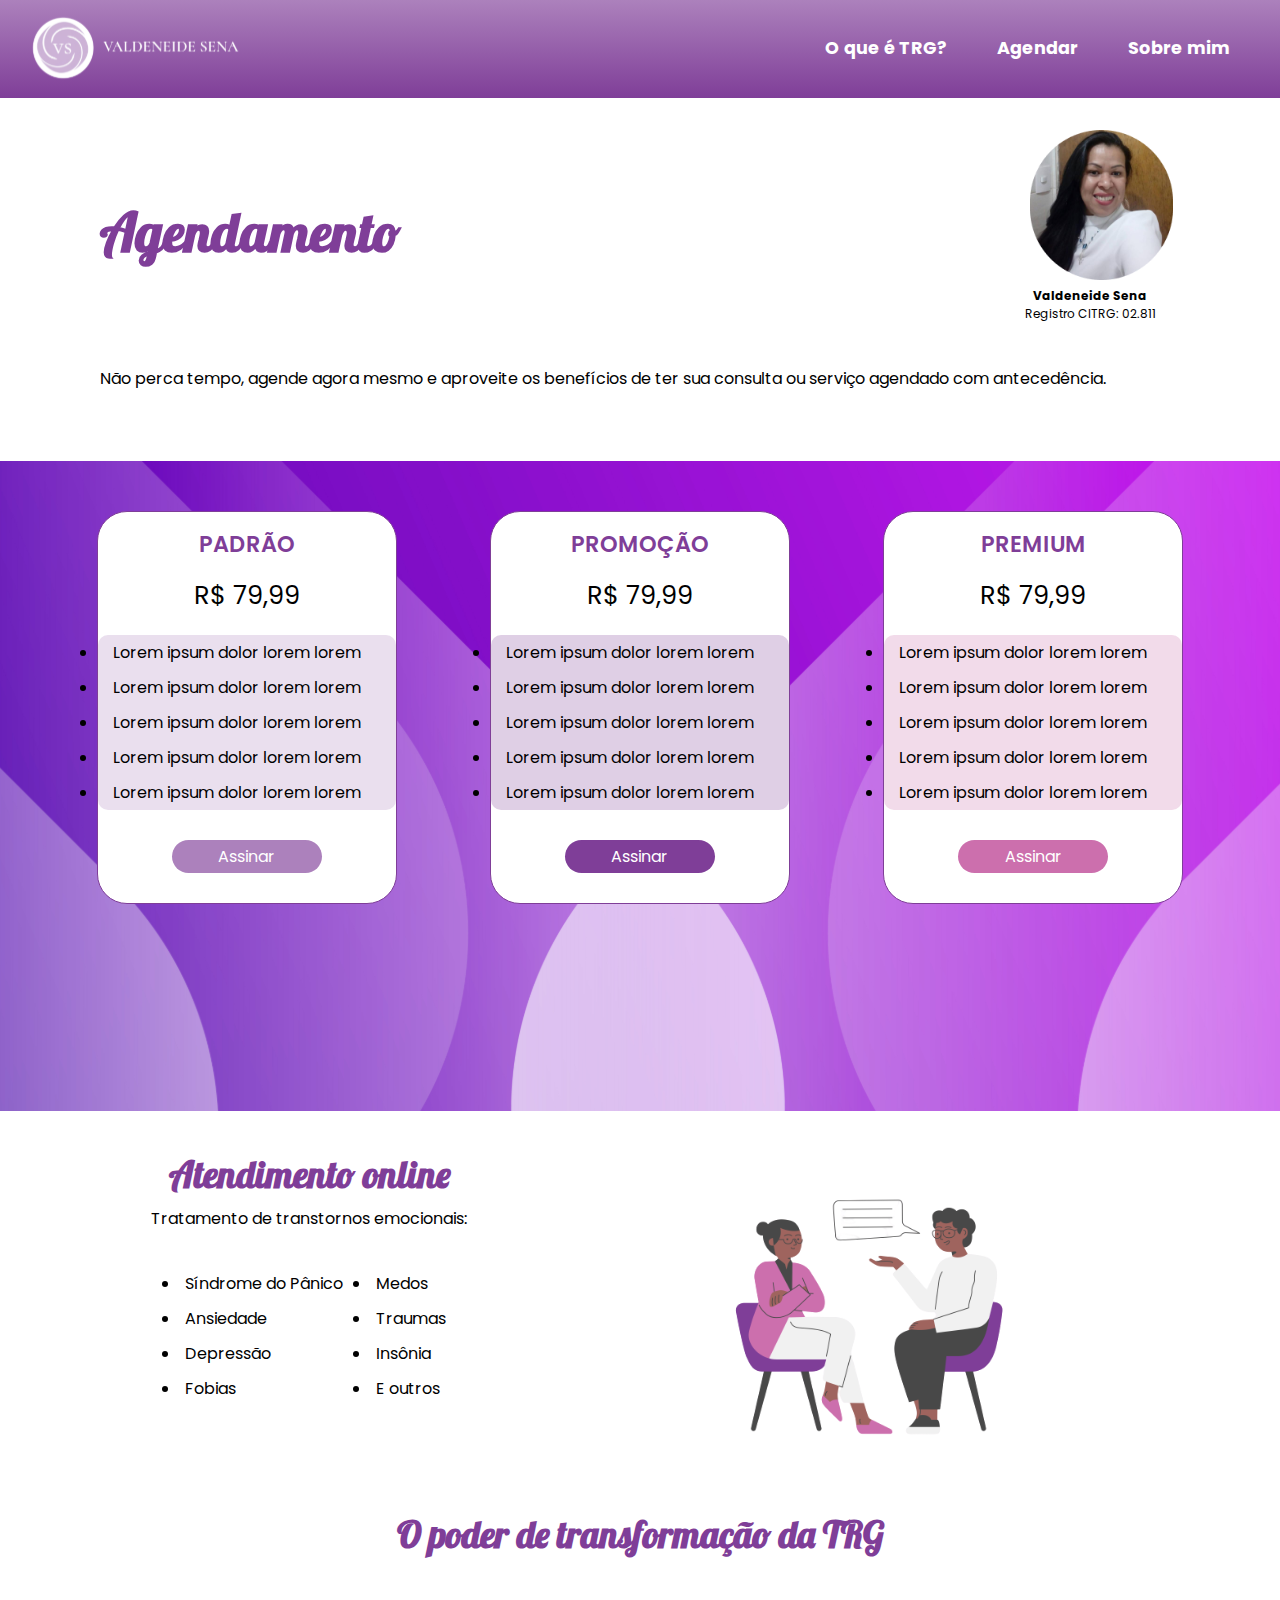
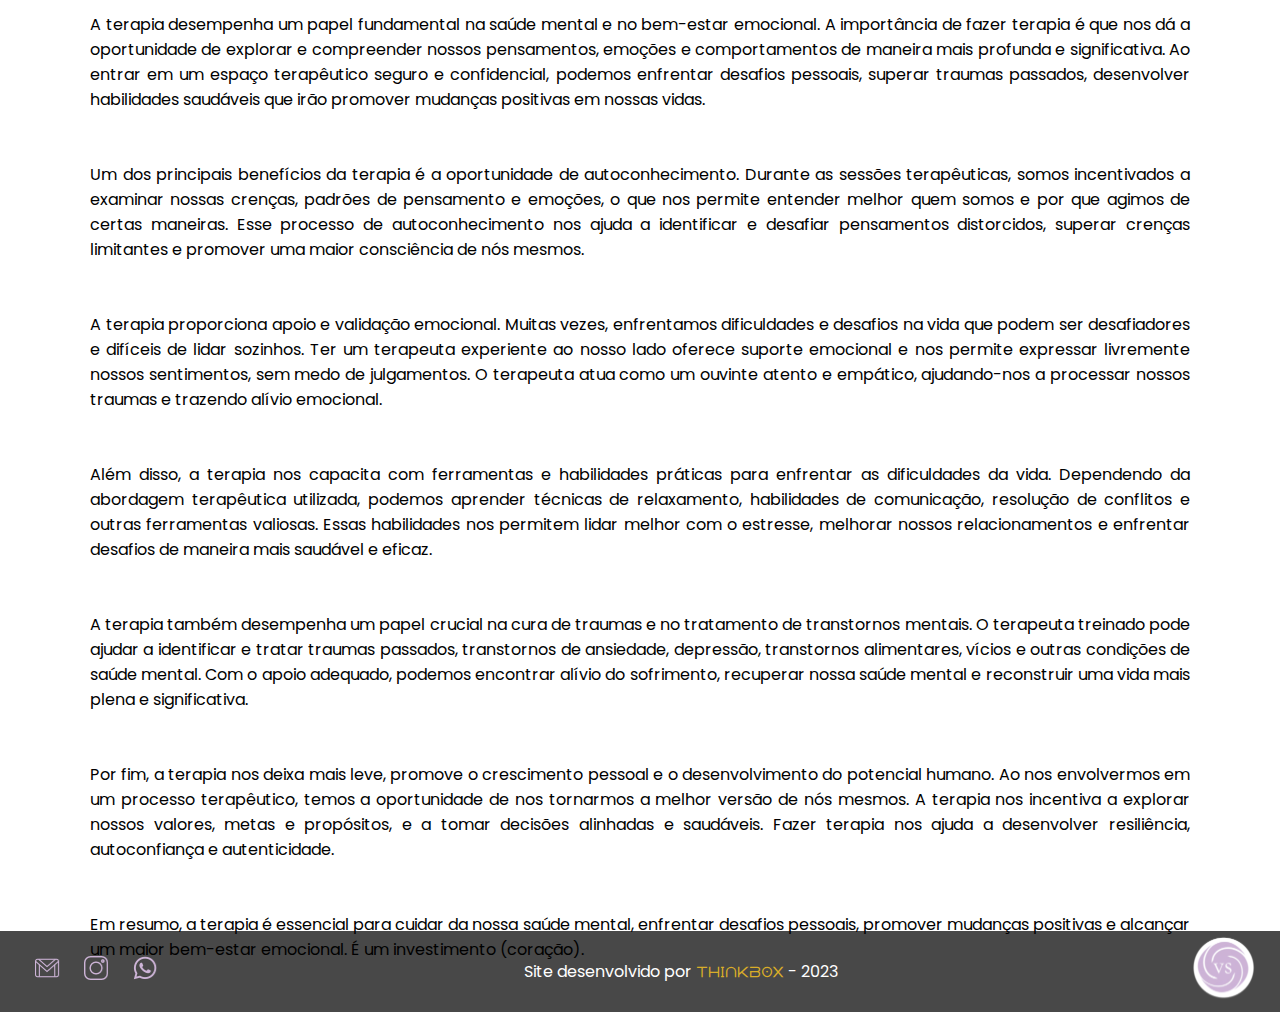
==== estrutura/agendar.html @ aa33df74 "nada nao" ====
<!DOCTYPE html>
<html lang="pt-br">
<head>
    <meta charset="UTF-8">
    <meta http-equiv="X-UA-Compatible" content="IE=edge">
    <meta name="viewport" content="width=device-width, initial-scale=1.0">
    <title>Agendar</title>
    <link rel="shortcut icon" href="../imagens/logo-trg-sem-nome.svg" type="image/x-icon">
    <link rel="stylesheet" href="../estilo/agendar.css">
    <link rel="stylesheet" href="../estilo/cabecalho.css">
    <link rel="stylesheet" href="../estilo/rodape.css">
</head>
<body>
    <header class="header">
        <div class="logo">
            <a href="../index.html">
                <img src="../imagens/logo-trg-com-nome.svg" alt="Logo TRG">
            </a>
        </div>
        <div class="navigation">

            <input type="checkbox" class="toggle-menu">
            <div class="hamburguer"></div>

            <ul class="menu">
                <li><a href="../index.html"><img class="img-logo-mobile" src="../imagens/logo-trg-sem-nome.svg" alt="Logo TRG"></a></li>
                <li><a class="link-navigation" href="o-que-e-trg.html">O que é TRG?</a></li>
                <li><a class="link-navigation" href="agendar.html">Agendar</a></li>
                <li><a class="link-navigation" href="sobre-mim.html">Sobre mim</a></li>
                <li>
                    <a id="pai-logo-thinkbox" href="https://allthinkbox.github.io/thinkbox/" target="_blank" rel="external">
                        <img id="logo-thinkbox-mobile" class="img-logo-mobile" src="../imagens/logo-thinkbox.png" alt="Logo thinkbox">
                    </a>
                </li>
            </ul>
        </div>
    </header>

    <main>
        <h1>Agendamento</h1>
        <article>
            <p>
                Não perca tempo, agende agora mesmo e aproveite os benefícios de ter sua consulta ou serviço agendado com antecedência.
            </p>
        </article>
        <div  class="credenciais-trg">
            <img src="../imagens/cliente.png" alt="Foto da terapeuta">
            <p><strong>Valdeneide Sena</strong></p>
            <p>Registro CITRG: 02.811</p>
        </div>
    </main>
<!-- SEÇÃO DE  PACOTES DE SESSÕES -->
    <section class="pacotes-sessoes-mobile">

    </section>

    <section class="pacotes-seções">
        <div class="carrossel">
            <div class="item1">
                <h3>PADRÃO</h3>
                <p>R$ 79,99</p>
                <ul class="cards bg-color-desktop">
                    <li>Lorem ipsum dolor lorem lorem</li>
                    <li>Lorem ipsum dolor lorem lorem</li>
                    <li>Lorem ipsum dolor lorem lorem</li>
                    <li>Lorem ipsum dolor lorem lorem</li>
                    <li>Lorem ipsum dolor lorem lorem</li>
                </ul>
                <div class="assinar">
                    <a href="contatos.html" target="_blank" rel="external">Assinar</a>
                </div>
            </div>
            
            <div class="item2">
                <h3>PROMOÇÃO</h3>
                <p>R$ 79,99</p>
                <ul class="cards bg-color-desktop">
                    <li>Lorem ipsum dolor lorem lorem</li>
                    <li>Lorem ipsum dolor lorem lorem</li>
                    <li>Lorem ipsum dolor lorem lorem</li>
                    <li>Lorem ipsum dolor lorem lorem</li>
                    <li>Lorem ipsum dolor lorem lorem</li>
                </ul>
                <div class="assinar">
                    <a href="https://api.whatsapp.com/send?phone=5511974429799" target="_blank" rel="external">Assinar</a>
                </div>
            </div>
        
            <div class="item3">
                <h3>PREMIUM</h3>
                <p>R$ 79,99</p>
                <ul class="cards bg-color-desktop">
                    <li>Lorem ipsum dolor lorem lorem</li>
                    <li>Lorem ipsum dolor lorem lorem</li>
                    <li>Lorem ipsum dolor lorem lorem</li>
                    <li>Lorem ipsum dolor lorem lorem</li>
                    <li>Lorem ipsum dolor lorem lorem</li>
                    
                    <div class="assinar">
                    <a href="https://api.whatsapp.com/send?phone=5511974429799" target="_blank" rel="external">Assinar</a>
                    </div>
                </ul>
            </div>
        </div>
    </section>

<!-- SEÇÃO ATENDIMETOS -->
    <section class="atendimento">
        <h2>Atendimento online</h2>
        <p id="central-line">Tratamento de transtornos emocionais:</p>
        <!-- CONFIGURAÇÃO DA LISTA DE TRANSTORNOS -->
        <div class="transtornos-emocionais">
            <ul class="lista-transtornos-emocionais">
                <li>Síndrome do Pânico</li>
                <li>Ansiedade</li>
                <li>Depressão</li>
                <li>Fobias</li>
            </ul>
            <ul class="lista-transtornos-emocionais">
                <li>Medos</li>
                <li>Traumas</li>
                <li>Insônia</li>
                <li>E outros</li>
            </ul>
        </div>
        <!-- FIM DA CONIFIGURAÇÃO DA LISTA DE TRANSTORNOS -->

        <img src="../imagens/terapeuta-e-cliente.svg" alt="Paciente conversando com o terapeuta">
        <div class="textogiga">
            <h2>O poder de transformação da TRG</h2>
            <p>
                A terapia desempenha um papel fundamental na saúde mental e no bem-estar emocional. A importância de fazer terapia é que nos dá a oportunidade de explorar e compreender nossos pensamentos, emoções e comportamentos de maneira mais profunda e significativa. Ao entrar em um espaço terapêutico seguro e confidencial, podemos enfrentar desafios pessoais, superar traumas passados, desenvolver habilidades saudáveis que irão promover mudanças positivas em nossas vidas.
            </p>
            <p>
                Um dos principais benefícios da terapia é a oportunidade de autoconhecimento. Durante as sessões terapêuticas, somos incentivados a examinar nossas crenças, padrões de pensamento e emoções, o que nos permite entender melhor quem somos e por que agimos de certas maneiras. Esse processo de autoconhecimento nos ajuda a identificar e desafiar pensamentos distorcidos, superar crenças limitantes e promover uma maior consciência de nós mesmos.
            </p>
            <p>
                A terapia proporciona apoio e validação emocional. Muitas vezes, enfrentamos dificuldades e desafios na vida que podem ser desafiadores e difíceis de lidar sozinhos. Ter um terapeuta experiente ao nosso lado oferece suporte emocional e nos permite expressar livremente nossos sentimentos, sem medo de julgamentos. O terapeuta atua como um ouvinte atento e empático, ajudando-nos a processar nossos traumas e trazendo alívio emocional.
            </p>
            <p>
                Além disso, a terapia nos capacita com ferramentas e habilidades práticas para enfrentar as dificuldades da vida. Dependendo da abordagem terapêutica utilizada, podemos aprender técnicas de relaxamento, habilidades de comunicação, resolução de conflitos e outras ferramentas valiosas. Essas habilidades nos permitem lidar melhor com o estresse, melhorar nossos relacionamentos e enfrentar desafios de maneira mais saudável e eficaz.
            </p>
            <p>
                A terapia também desempenha um papel crucial na cura de traumas e no tratamento de transtornos mentais. O terapeuta treinado pode ajudar a identificar e tratar traumas passados, transtornos de ansiedade, depressão, transtornos alimentares, vícios e outras condições de saúde mental. Com o apoio adequado, podemos encontrar alívio do sofrimento, recuperar nossa saúde mental e reconstruir uma vida mais plena e significativa.
            </p>
            <p>
                Por fim, a terapia nos deixa mais leve, promove o crescimento pessoal e o desenvolvimento do potencial humano. Ao nos envolvermos em um processo terapêutico, temos a oportunidade de nos tornarmos a melhor versão de nós mesmos. A terapia nos incentiva a explorar nossos valores, metas e propósitos, e a tomar decisões alinhadas e saudáveis. Fazer terapia nos ajuda a desenvolver resiliência, autoconfiança e autenticidade.
            </p>
            <p>
                Em resumo, a terapia é essencial para cuidar da nossa saúde mental, enfrentar desafios pessoais, promover mudanças positivas e alcançar um maior bem-estar emocional. É um investimento (coração).
            </p>
        </div>
    </section>
    
    <footer class="rodape">
        <div class="icones">
            <a href="mailto:valdeneidepereira925@gmail.com" target="_blank" rel="external"><img src="../imagens/ico-gmail.png" alt="Ícone do Gmail"></a>
            <a href="https://www.instagram.com/valdeneide_sena/" target="_blank" rel="external"><img src="../imagens/ico-instagram.png" alt="Ícone do Instagram"></a>
            <a href="https://api.whatsapp.com/send?phone=5511974429799" target="_blank" rel="external"><img src="../imagens/ico-whatsapp.png" alt="Ícone do WhatsApp"></a>
        </div>
        <div class="texto">
            <p>Site desenvolvido por <a id="thinkbox" href="https://allthinkbox.github.io/thinkbox/" target="_blank"
                rel="external"><strong>thinkbox</strong></a> - 2023</p>
        </div>
        <div class="logo-footer">
            <a href="../index.html"><img src="../imagens/logo-trg-sem-nome.svg" alt="Logo TRG"></a>
        </div>
    </footer>
</body>
</html>
---- estilo/agendar.css ----
@charset "UTF-8";

@import url('https://fonts.googleapis.com/css2?family=Lobster&family=Poppins:wght@300;400;700&family=Roboto:wght@300;400;700&display=swap');

:root{
    /* variáveis das fontes utilizadas no projeto: 
        font-padrao -> para textos em geral; 
        font-destaque -> para títulos de primeiro nível (h1); 
        font-especial -> para botões e links; 
        font-thinkbox -> para representar o projeto. */
    --font-padrao: 'Roboto', sans-serif;
    --font-destaque: 'Lobster', cursive;
    --font-especial: 'Poppins', sans-serif;
    --font-thinkbox: 'Dune Rise', sans-serif;

    /* variáveis para representar as cores do projeto
    com base na paleta de cores, que está no figma: os números são em ordem crescente das cores da esquerda para a direita, de cima para baixo, conforme a imagem da paleta de cores que está no figma. */
    --cor01: #7F3E98;
    --cor02: #AC81BC;
    --cor03: #CDB4D7;
    --cor04: #F1F1F1;
    --cor05: #CC6FAD;
}

@font-face {
    font-family: 'Dune Rise';
    src: url(../fontes/Dune_Rise.otf) format('opentype');
    font-weight: normal;
}

@media (min-width:320px){
    body{
        background-color: var(--cor04);
        font-family: var(--font-padrao);
        font-size: 0.9rem;
        text-align: justify;
    }

/*PARTE INCOMPLETA -- FALTA FOTO DO LADO DO TITULO*/
    main{
        background-color: #fff;
        padding: 40px 30px 20px ;
    }
    h1{
        font-family: var(--font-destaque);
        font-size: 1.7rem;
        color: var(--cor01);
        margin: 30px auto;
    }
    article p{
        margin: 50px 0;
    }
    .credenciais-trg{
        position: absolute;
        top: 116px;
        right: 40px;
        width: 130px;
        height: 80px;
    }
    .credenciais-trg img{
        width: 50%;
        margin: 0 25px;
    }
    .credenciais-trg p{
        font-size: 12px;
        text-align: center;
    }
    .carrossel{
        display: flex;
        overflow: hidden;
        margin: 20px;
    }

/* CARDS QUE IRÃO SER O CARROSSEL*/
    .item1, .item2, .item3{
        width: 250px;
        margin:0 40px 0 0;
        padding: 0;
        border: 1px solid var(--cor01);
        border-radius: 30px;
    }

    .item1 h3, .item2 h3, .item3 h3{
        font-family: var(--font-especial);
        font-size: 1.4rem;
        font-weight: 600;
        color: var(--cor01);
        text-align: center;
        margin: 15px 0;
    }
    
    .item1 p, .item2 p, .item3 p{
         font-size: 1.6rem;
         text-align: center;
         margin: 0 0 20px;
    }
    .item1 .bg-color-desktop ul, .item2 .bg-color-desktop ul, .item3 .bg-color-desktop ul{
        list-style-image: url(../imagens/list-img.svg);
        list-style-position: inside;
        margin: auto 20px;
    }

    .assinar{
        width: 150px;
        height: 33px;
        margin: 34px 45px;
        border: 1px solid var(--cor01);
        border-radius: 40px;
        background-color: var(--cor01);
        display: flex;
        justify-content: center;
        align-items: center;
    }
    .assinar a{
        color: #fff;
        text-decoration: none;
    }

/* TÍTULO DA "SEÇÃO ATENDIMETOS" E DA "SEÇÃO CONTATOS"*/
    h2{
        font-family: var(--font-destaque);
        font-size: 2rem;
        text-align: center;
        color: var(--cor01);
        padding: 20px 0;
    }
    
/*SEÇÃO ATENDIMETOS*/
    .atendimento{
        background-color: #fff;
        padding: 40px 30px 20px;
    }
    #central-line{
        text-align: center;
    }
    .atendimento p{
        padding: 15px 0px;
    }
    .atendimento img{
        width: 100%;
    }

/*CONFIGURAÇÃO DA LISTA DE TRANSTORNOS*/
    .transtornos-emocionais{
        display: flex;
        justify-content: center;
        align-items: first baseline;
    }
    .lista-transtornos-emocionais{
        list-style-position: inside;
        margin: auto auto 30px;
    }
    .lista-transtornos-emocionais li{
        margin:10px 5px 3px 0;
    }
    
/*SEÇÃO "CONTATOS"*/
    .atendimento{
        background-color: #fff;
        padding: 40px 30px 20px;
    }
    .atendimento p{
        padding: 15px 0px;
    }
    .contato{
        width: 250px ;
        margin: 80px auto;
        padding: 20px 0;
        background-color: #fff;
        border-radius: 15px;
        box-shadow: 3px 3px 15px rgba(0, 0, 0, 0.6);
    }
    .gmail-btn-contato, .insta-btn-contato, .whats-btn-contato{
        width: 175px;
        height: 33px;
        margin: 12px 0 12px 39px;
        background-color: #fff;
        border-radius: 10px;
        cursor: pointer;
    }
    .gmail-btn-contato{
        border: 1px solid #C71610;
        color: #C71610;
        transition: 1s;
    }

    .gmail-btn-contato:hover{
        background-color: #C71610;
        color: white;
    }

    .insta-btn-contato{
        border: 1px solid #E1306C;
        color: #E1306C;
        transition: 1s;
    }

    .insta-btn-contato:hover{
        background-color: #E1306C;
        color: white;
    }
    .whats-btn-contato{
        border: 1px solid #25D366;
        color: #25D366;
        transition: 1s;
    }

    .whats-btn-contato:hover{
        background-color: #25D366;
        color: white;
    }

}
@media (min-width:480px) {
    main, .atendimento{
        padding: 40px 50px 50px;
    }
    h1{
        font-size: 2.2rem;
    }
    article p{
        margin: 70px auto 10px;
    }
    .credenciais-trg{
        width: 200px;
        top: 116px;
        right: 10px;
    }
    .credenciais-trg img{
        width: 80px;
        height: 80px;
        margin: 0 60px;
    }
    .atendimento p{
        margin: 20px 0;
    }
    .transtornos-emocionais{
        padding: 0;
        justify-content: space-around;
    }
    .lista-transtornos-emocionais{
        margin: 0 20px 0;
    }
    .lista-transtornos-emocionais li{
        margin:10px 0;
    }
    .contato{
        width: 250px ;
        margin: 80px auto;
    }
    .gmail-btn-contato, .whats-btn-contato, .insta-btn-contato{
        margin: 12px 0 12px 39px;    
    }
}
@media (min-width:600px) {
    main, .atendimento{
        padding: 40px 70px 50px;
    }
    h1{
        font-size: 2.2rem;
    }
    article p{
        margin: 70px auto;
    }
    .credenciais-trg{
        width: 200px;
        top: 116px;
        right: 40px;
    }
    .credenciais-trg img{
        width: 80px;
        height: 80px;
        margin: 0 60px;
    }
    .transtornos-emocionais{
        padding: 0;
        justify-content: center;
    }
    .lista-transtornos-emocionais{
        margin: 0 20px 0;
    }
    .lista-transtornos-emocionais li{
        margin:10px 0;
    }
    .contato{
        width: 250px ;
        margin: 80px auto;
    }
    .gmail-btn-contato, .whats-btn-contato, .insta-btn-contato{
        margin: 12px 0 12px 39px;    
    }
}
@media (min-width:801px) {
    h1{
        margin: 60px 30px;
    }
    article p{
        margin: 100px 30px 20px;
    }
    .credenciais-trg{
        width: 200px;
        height: auto;
        top: 120px;
        right: 60px;
    }
    .credenciais-trg img{
        width: 100px;
        height: 100px;
        margin: 0 50px;
    }
    .pacotes-seções{
        margin: 0;
        padding: 50px;
        height: 550px;
        background-image: url(../imagens/pacotes-desktop.svg);
        background-size: cover;
    }
    .carrossel{
        display: flex;
        justify-content: space-evenly;
        overflow: visible;
        margin: 0;
    }
    .item1, .item2, .item3{
        background-color: white;
        margin: 0;
        width: 210px;
    }
    
    .item1 .bg-color-desktop li{
        background-color: rgba(172, 129, 188, 0.25);
        padding:5px 15px;
    }
    .item2 .bg-color-desktop li{
        background-color: rgba(127, 62, 152, .25);
        padding:5px 15px;
    }
    .item3 .bg-color-desktop li{
        background-color:rgba(204, 111, 173, .25);
        padding:5px 15px;
    }
    .bg-color-desktop li:nth-child(1){
        border-radius:10px 10px 0 0;
    } 
    .bg-color-desktop li:nth-child(5){
        border-radius: 0 0 10px 10px;
    }

    .assinar{
        margin: 30px auto;
        border: none;
    }
    .item1 .assinar{
        background-color: var(--cor02);
    }
    .item2 .assinar{
        background-color: var(--cor01);
    }
    .item3 .assinar{
        background-color: var(--cor05);
    }


    .atendimento{
        margin: 0;
        padding:20px 60px;
        display: grid;
        grid-template-columns: 1.3fr 1.7fr;
        grid-template-rows: 120px 200px 1200px;
        grid-template-areas: "title imagem"
                            "listinha imagem"
                            "textgiga textgiga"
    }
    .transtornos-emocionais{
        margin: 20px 0;
        justify-content: center;
    }
    .atendimento h2{
        font-size: 2.3rem;
        text-align: center;
        grid-area: title;
    }
    .textogiga{
        padding:0;
        margin:40px auto 0;
        grid-area: textgiga;
    }
    #central-line{
        text-align: center;
        margin: 80px 0;
        grid-area: title;
    }
    .lista-transtornos-emocionais {
        grid-area: listinha;
        margin: 20px 0 auto;
    }
    .lista-transtornos-emocionais li{
        margin: 0 10px 10px 0;
    }
    .atendimento img{
        width: 400px;
        margin: 50px 100px 0 0;
        grid-area: imagem;
    }
    

}
@media (min-width:1025px) {
    h1{
        font-size: 2.4rem;
        margin: 60px 30px;
    }
    article p{
        margin: 100px 30px 20px;
    }
    .credenciais-trg{
        width: 300px;
        right: 18px;
    }
    .credenciais-trg img{
        width: auto;
        height: 150px;
        margin: 0 90px;
    }
    .carrossel{
        justify-content: space-around;
    }
    .item1, .item2, .item3{
        width: 260px;
    }

    .atendimento{
        padding: 0;
        grid-template-columns: 1.4fr 1.6fr;
        grid-template-rows: 120px 200px 1100px;
    }
    .atendimento h2{
        font-size: 2.3rem;
        margin: 20px 60px 20px;
    }
    .textogiga{
        width: 900px;
    }

    .lista-transtornos-emocionais {
        margin: 20px 0 auto;
    }
    .atendimento img{
        width: 450px;
        margin: 60px 0;
    }
}
@media (min-width:1251px) {
    body{
        font-size: 1rem;
    }
    h1{
        font-size: 3.4rem;
        margin: 60px 30px;
    }
    article p{
        margin: 100px 30px 20px;
    }
    .credenciais-trg{
        width: 300px;
        right: 40px;
        top: 130px;
    }
    .credenciais-trg img{
        width: auto;
        height: 150px;
        margin: 0 90px;
    }
    .pacotes-seções{
        height: 650px;
    }
    .item1, .item2, .item3{
        width: 300px;
    }
    .atendimento{
        grid-template-columns: 1.45fr 1.55fr;
        grid-template-rows: 120px 200px 1100px;
    }

    .atendimento h2{
        font-size: 2.3rem;
        margin: 20px 140px 20px;
    }
    .textogiga{
        width: 1100px;
    }
    .lista-transtornos-emocionais {
        margin: 20px 0 auto;
    }
    .atendimento img{
        width: 500px;
        margin: 60px 0;
    }
    .contato{
        width: 350px;
        height: 400px;
    }
    .gmail-btn-contato, .insta-btn-contato, .whats-btn-contato{

        width: 200px;
        height: 45px;
        margin: 30px 0 12px 70px;
    }
}
@media(min-width: 1500px){
    .textogiga{
        width: 1320px;
    }
    .item1, .item2, .item3{
        width: 350px;
    }
    .item1 .bg-color-desktop li, .item2 .bg-color-desktop li, .item3 .bg-color-desktop li{
        padding: 20px 10px;
    }

}
---- estilo/cabecalho.css ----
@charset "UTF-8";

@import url('https://fonts.googleapis.com/css2?family=Lobster&family=Poppins:wght@300;400;700&family=Roboto:wght@300;400;700&display=swap');

*{
    font-family: var(--font-especial);
    margin: 0;
    padding: 0;
    box-sizing: border-box;
}

:root{
    /* variáveis das fontes utilizadas no projeto: 
        font-padrao -> para textos em geral; 
        font-destaque -> para títulos de primeiro nível (h1); 
        font-especial -> para botões e links; 
        font-thinkbox -> para representar o projeto. */
    --font-padrao: 'Roboto', sans-serif;
    --font-destaque: 'Lobster', cursive;
    --font-especial: 'Poppins', sans-serif;
    --font-thinkbox: 'Dune Rise', sans-serif;

    /* variáveis para representar as cores do projeto
    com base na paleta de cores, que está no figma: os números são em ordem crescente das cores da esquerda para a direita, de cima para baixo, conforme a imagem da paleta de cores que está no figma. */
    --cor01: #7F3E98;
    --cor02: #AC81BC;
    --cor03: #CDB4D7;
    --cor04: #F1F1F1;
    --cor05: #CC6FAD;
}

.header{
    position: relative;
    width: 100%;
    display: flex;
    justify-content: space-between;
    align-items: center;
    background-image: linear-gradient(to bottom, var(--cor02), var(--cor01));
    padding: 0 25px;
    transition: 0.3s;
}

.navigation{
    display: flex;
    justify-content: sc-between;
    align-items: center;
}

.menu{
    display: flex;
    justify-content: center;
    flex-direction: row;
    align-items: center;
    z-index: 1;
    transition: 0.5s;
}

.menu li{
    list-style-type: none;
}

.menu li .link-navigation{
    color: #fff;
    text-decoration: none;
    display: block;
    padding: 40px 25px;
    font-size: 1.1em;
    font-weight: bold;
    line-height: 1;
    transition: 0.3s;
}

.menu li .link-navigation:hover{
    box-shadow: 0 -5px 0px #fff inset, 500px 0 0 rgba(126, 62, 152, 0.83) inset;
    padding: 35px 25px 45px 25px;
}

.hamburguer{
    position: relative;
    width: 30px;
    height: 4px;
    background-color: #fff;
    border-radius: 10px;
    cursor: pointer;
    z-index: 2;
    transition: 0.3s;
}

.hamburguer:before, .hamburguer:after{
    content: "";
    position: absolute;
    height: 4px;
    right: 0;
    background-color: #fff;
    border-radius: 10px;
    transition: 0.3s;
}

.hamburguer:before{
    top: -10px;
    width: 30px;
}

.hamburguer:after{
    top: 10px;
    width: 30px;
}

.toggle-menu{
    position: absolute;
    width: 30px;
    height: 100%;
    z-index: 3;
    cursor: pointer;
    opacity: 0;
}

.hamburguer, .toggle-menu{
    display: none;
}

.navigation input:checked ~ .hamburguer{
    background: transparent;
}

.navigation input:checked ~ .hamburguer:before{
    top: 0;
    transform: rotate(-45deg);
    width: 30px;
}

.navigation input:checked ~ .hamburguer:after{
    top: 0;
    transform: rotate(45deg);
    width: 30px;
}

.img-logo-mobile{
    display: none;
}

.img-logo-mobile:hover{
    box-shadow: 0 0px 0px black inset, 0px 0 0 black inset;
    padding: 0px;
}

.navigation input:checked ~ .menu{
    right: 0;
    box-shadow: -20px 0px 40px rgba(0, 0, 0, 0.3); 
}

@media screen and (max-width: 801px){
    .img-logo-mobile, .img-logo-mobile:hover{
        display: block;
        margin: auto;
        padding: 30px;
    }

    #pai-logo-thinkbox{
        position: absolute;
        bottom: 0%;
        left: 17%;
    }

    #logo-thinkbox-mobile{
        position: relative;
    }

    .hamburguer, .toggle-menu{
        display: block;
    }  
    
    .header{
        padding: 10px 20px;
    }

    .menu{
        justify-content: start;
        flex-direction: column;
        align-items: center;
        position: fixed;
        top: 0;
        right: -300px;
        background-color: var(--cor01);
        width: 300px;
        height: 100%;
        padding-top: 65px;
    }

    .menu li{
        width: 100%;
    }

    .menu li .link-navigation, .menu li  .link-navigation:hover{
        padding: 30px;
        font-size: 1em;
        box-shadow: 0 1px 0px rgba(255, 255, 255, 0.1)inset;
    }

}

@media screen and (max-width: 320px){
    .menu li .link-navigation, .menu li .link-navigation:hover{
        font-size: 0.87em;
    }
}
---- estilo/rodape.css ----
@charset "UTF-8";

@font-face {
    font-family: 'Dune Rise';
    src: url(../fontes/Dune_Rise.otf) format('opentype');
    font-weight: normal;
}

@import url('https://fonts.googleapis.com/css2?family=Lobster&family=Poppins:wght@300;400;700&family=Roboto:wght@300;400;700&display=swap');



*{
    font-family: var(--font-especial);
    margin: 0;
    padding: 0;
    box-sizing: border-box;
}

:root{
    /* variáveis das fontes utilizadas no projeto: 
        font-padrao -> para textos em geral; 
        font-destaque -> para títulos de primeiro nível (h1); 
        font-especial -> para botões e links; 
        font-thinkbox -> para representar o projeto. */
    --font-padrao: 'Roboto', sans-serif;
    --font-destaque: 'Lobster', cursive;
    --font-especial: 'Poppins', sans-serif;
    --font-thinkbox: 'Dune Rise', sans-serif;

    /* variáveis para representar as cores do projeto
    com base na paleta de cores, que está no figma: os números são em ordem crescente das cores da esquerda para a direita, de cima para baixo, conforme a imagem da paleta de cores que está no figma. */
    --cor01: #7F3E98;
    --cor02: #AC81BC;
    --cor03: #CDB4D7;
    --cor04: #F1F1F1;
    --cor05: #CC6FAD;
}

.rodape{
    background-color: #484848;
    display: flex;
    flex-direction: row;
    justify-content: space-between;
    align-items: center;
    padding: 5px 25px;
}

.icones img{
    margin: 10px;
}

.texto p{
    color: #fff;
    font-family: var(--font-especial);
    font-size: 1em;
}

.texto a{
    text-decoration: none;
    color: #D9AD29;
    font-weight: normal;
}

.texto a:hover{
    color: #d9ad2952;
}

.texto strong{
    font-family: var(--font-thinkbox);
    font-size: 0.75em;
}

.icones img:hover{
    border: 1px solid var(--cor01);
    border-radius: 100px;
    padding: 5px;
    transition-duration: 0.4s;
}

@media screen and (max-width: 600px){

    .rodape > a{
        display: none;
    }

    .rodape{
        flex-direction: column-reverse;
        padding: 8px 0px;
    }

    .rodape img{
        width: 13%;
    }

    .rodape img:hover{
        box-shadow: 0 -2px 0px #fff inset;
        padding: 0px;
        border: none;
        width: 15%;
    }

    .logo-footer{
        display: none;
    }
}

@media screen and (max-width: 320px){
    .texto p{
        font-size: 0.87em;
        margin: 0;
        padding: 0;
    }
}
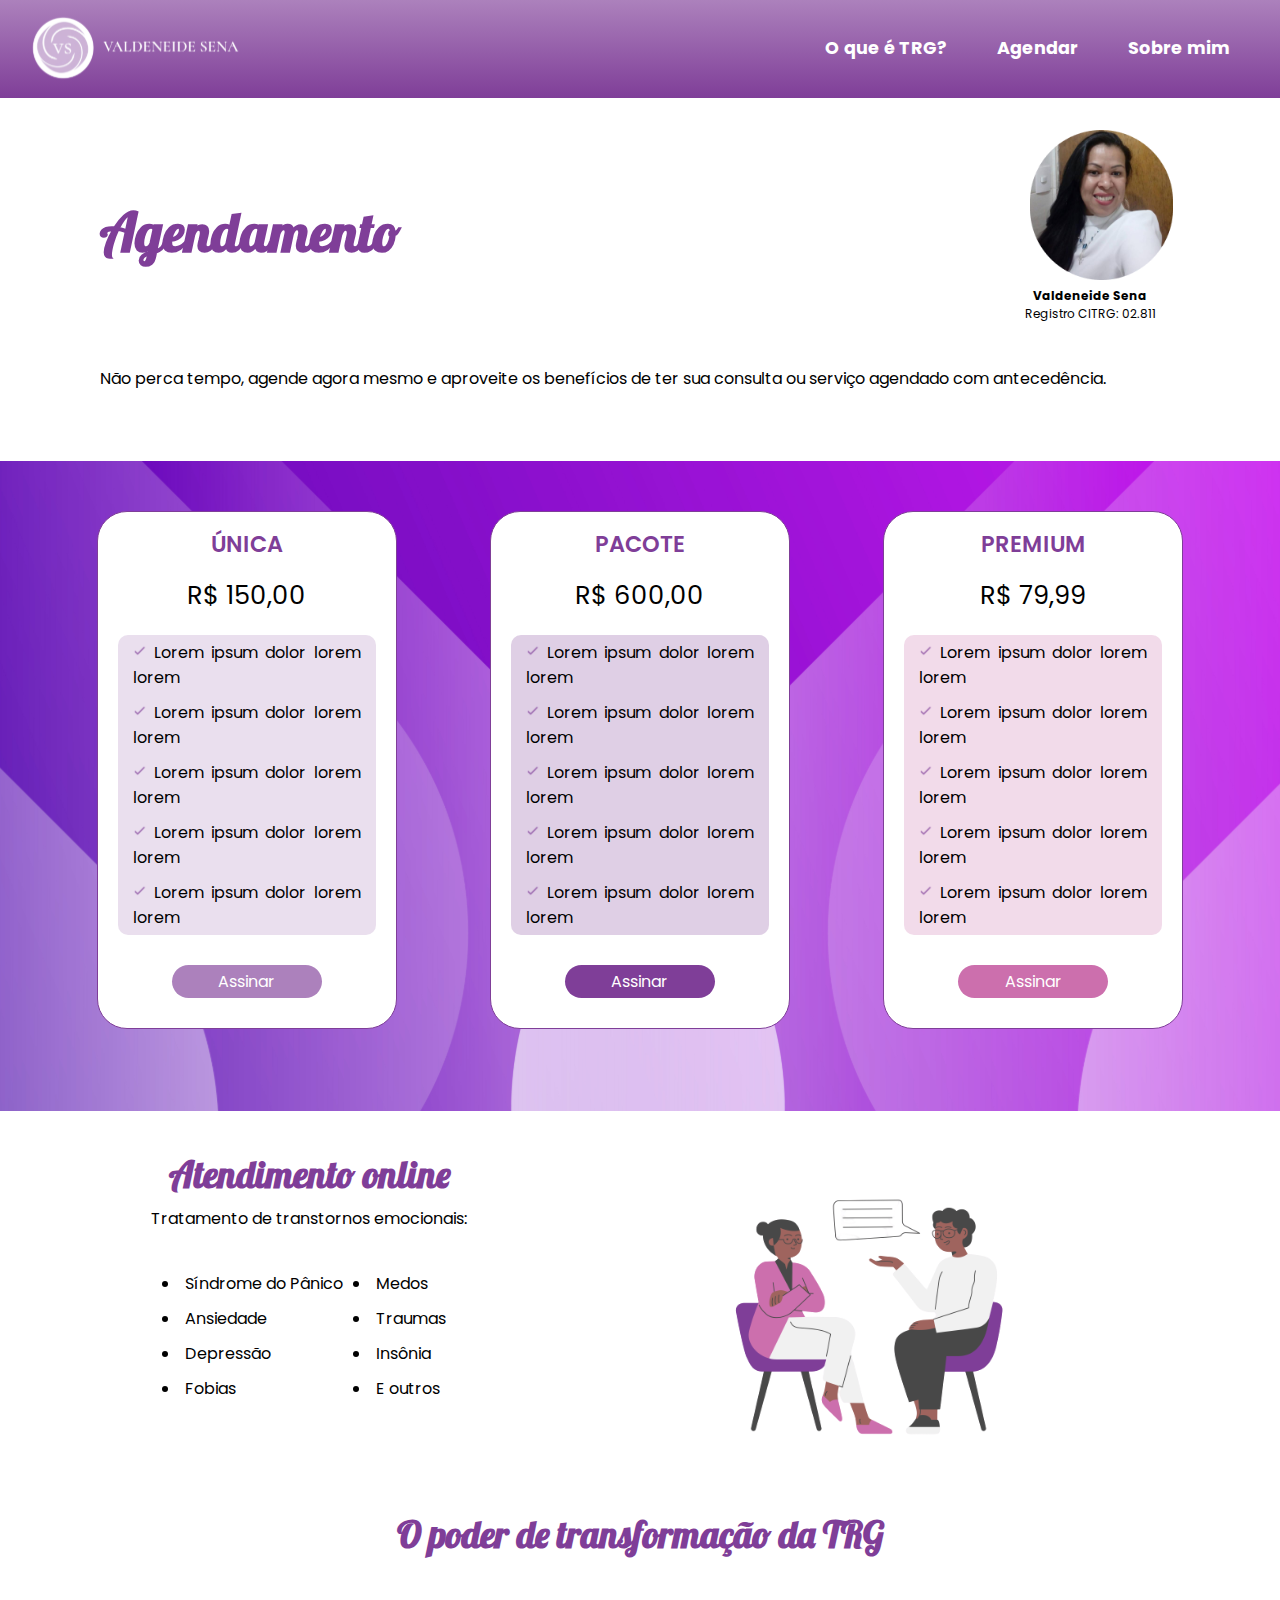
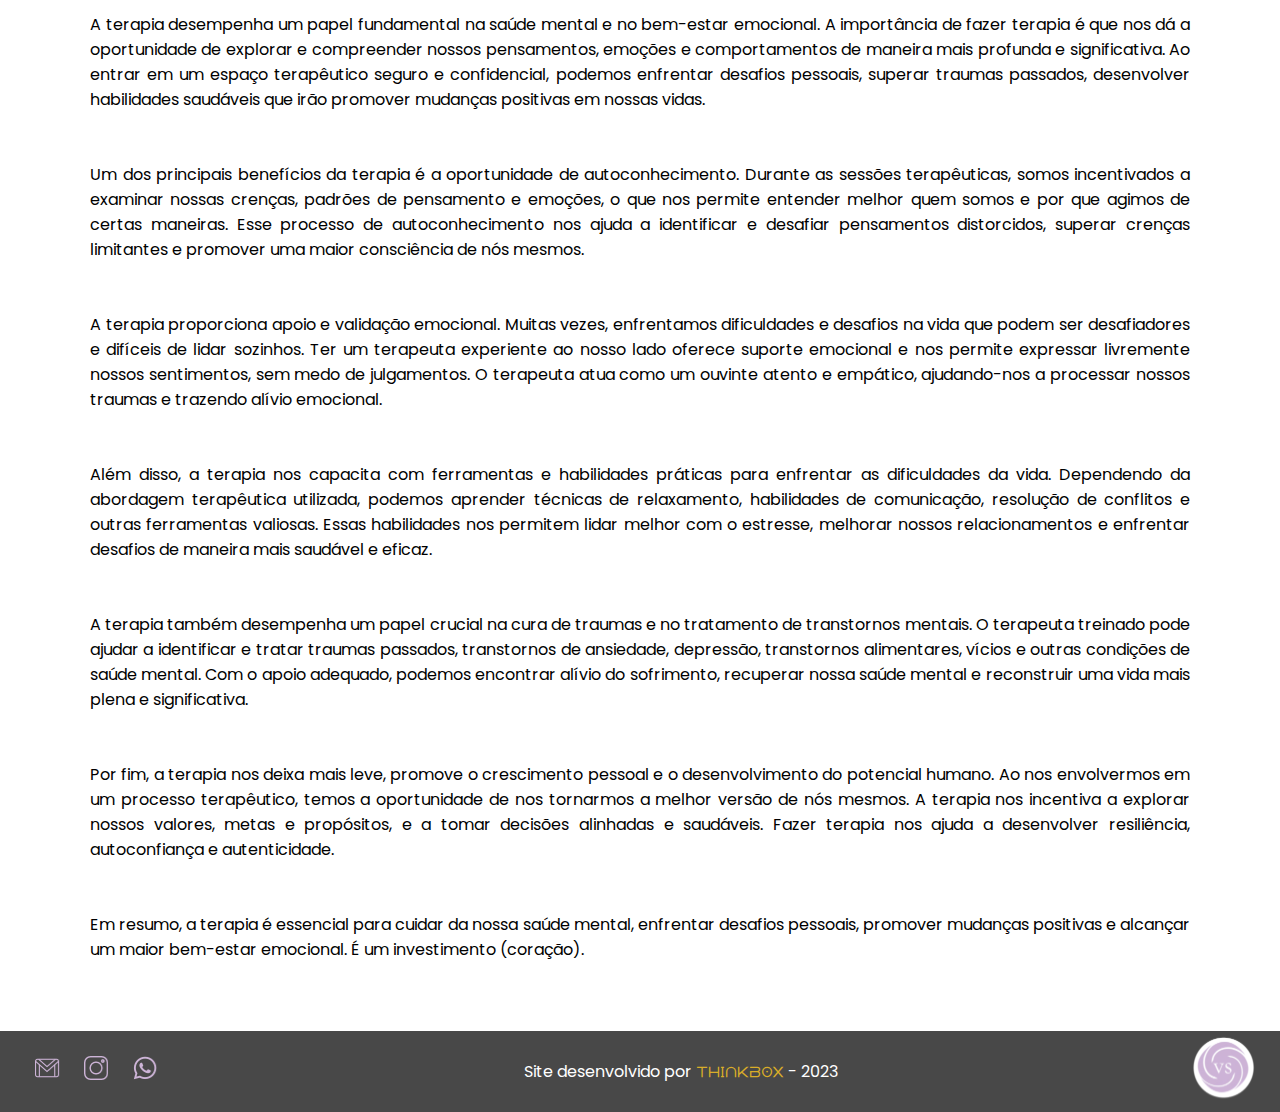
==== commit a5e4afba: "Corrigindo erros 09/07" ====
--- a/estrutura/agendar.html
+++ b/estrutura/agendar.html
@@ -57,8 +57,8 @@
     <section class="pacotes-seções">
         <div class="carrossel">
             <div class="item1">
-                <h3>PADRÃO</h3>
-                <p>R$ 79,99</p>
+                <h3>ÚNICA</h3>
+                <p>R$ 150,00</p>
                 <ul class="cards bg-color-desktop">
                     <li>Lorem ipsum dolor lorem lorem</li>
                     <li>Lorem ipsum dolor lorem lorem</li>
@@ -72,8 +72,8 @@
             </div>
             
             <div class="item2">
-                <h3>PROMOÇÃO</h3>
-                <p>R$ 79,99</p>
+                <h3>PACOTE</h3>
+                <p>R$ 600,00</p><!--ESSE VALOR É 20% DE DESCONTO DE 5 SESSÕES(R$750,00)-->
                 <ul class="cards bg-color-desktop">
                     <li>Lorem ipsum dolor lorem lorem</li>
                     <li>Lorem ipsum dolor lorem lorem</li>
--- a/estilo/agendar.css
+++ b/estilo/agendar.css
@@ -53,7 +53,7 @@
     .credenciais-trg{
         position: absolute;
         top: 116px;
-        right: 40px;
+        right: 10px;
         width: 130px;
         height: 80px;
     }
@@ -80,7 +80,7 @@
         border-radius: 30px;
     }
 
-    .item1 h3, .item2 h3, .item3 h3{
+    .carrossel h3{
         font-family: var(--font-especial);
         font-size: 1.4rem;
         font-weight: 600;
@@ -89,12 +89,12 @@
         margin: 15px 0;
     }
     
-    .item1 p, .item2 p, .item3 p{
+    .carrossel p{
          font-size: 1.6rem;
          text-align: center;
          margin: 0 0 20px;
     }
-    .item1 .bg-color-desktop ul, .item2 .bg-color-desktop ul, .item3 .bg-color-desktop ul{
+    .cards{
         list-style-image: url(../imagens/list-img.svg);
         list-style-position: inside;
         margin: auto 20px;
@@ -479,7 +479,7 @@
     }
     .atendimento{
         grid-template-columns: 1.45fr 1.55fr;
-        grid-template-rows: 120px 200px 1100px;
+        grid-template-rows: 120px 200px 1200px;
     }
 
     .atendimento h2{
@@ -513,9 +513,10 @@
     }
     .item1, .item2, .item3{
         width: 350px;
+        height: 500px;
     }
     .item1 .bg-color-desktop li, .item2 .bg-color-desktop li, .item3 .bg-color-desktop li{
-        padding: 20px 10px;
+        padding:  15px;
     }
 
 }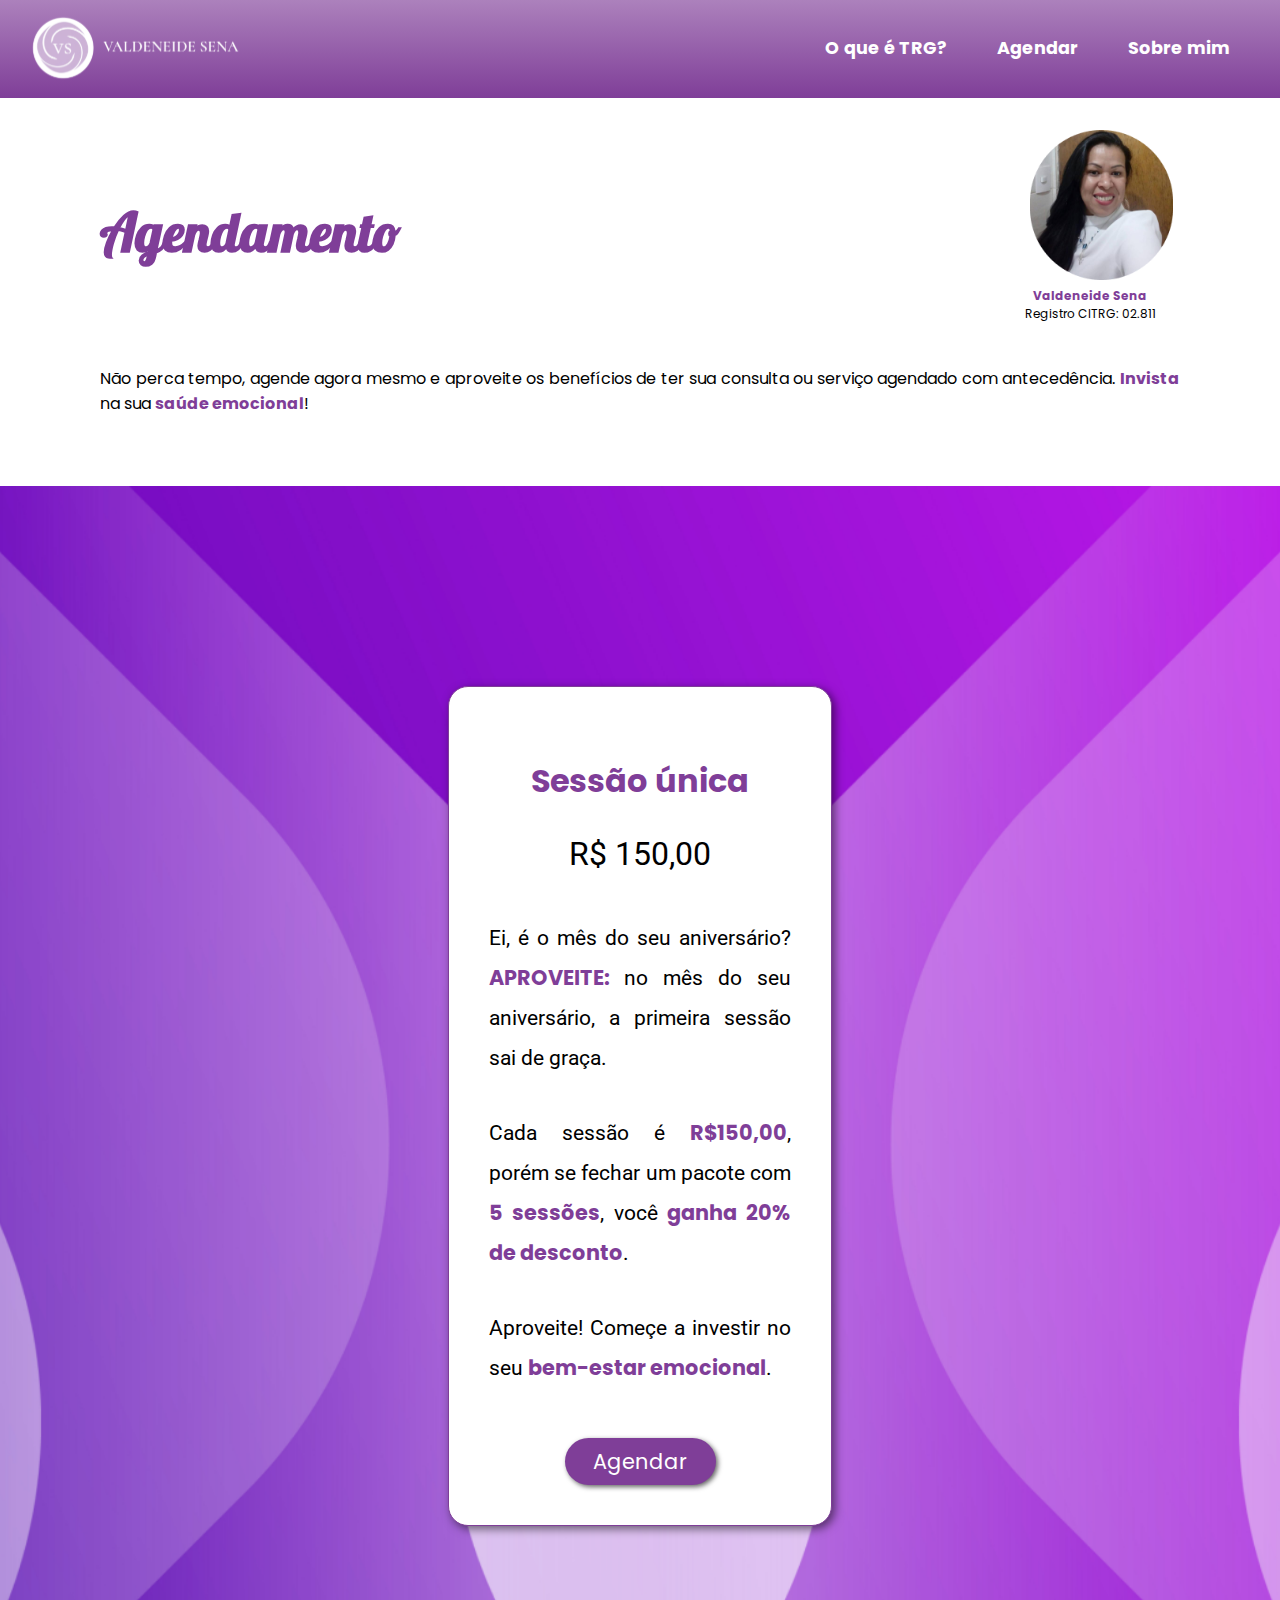
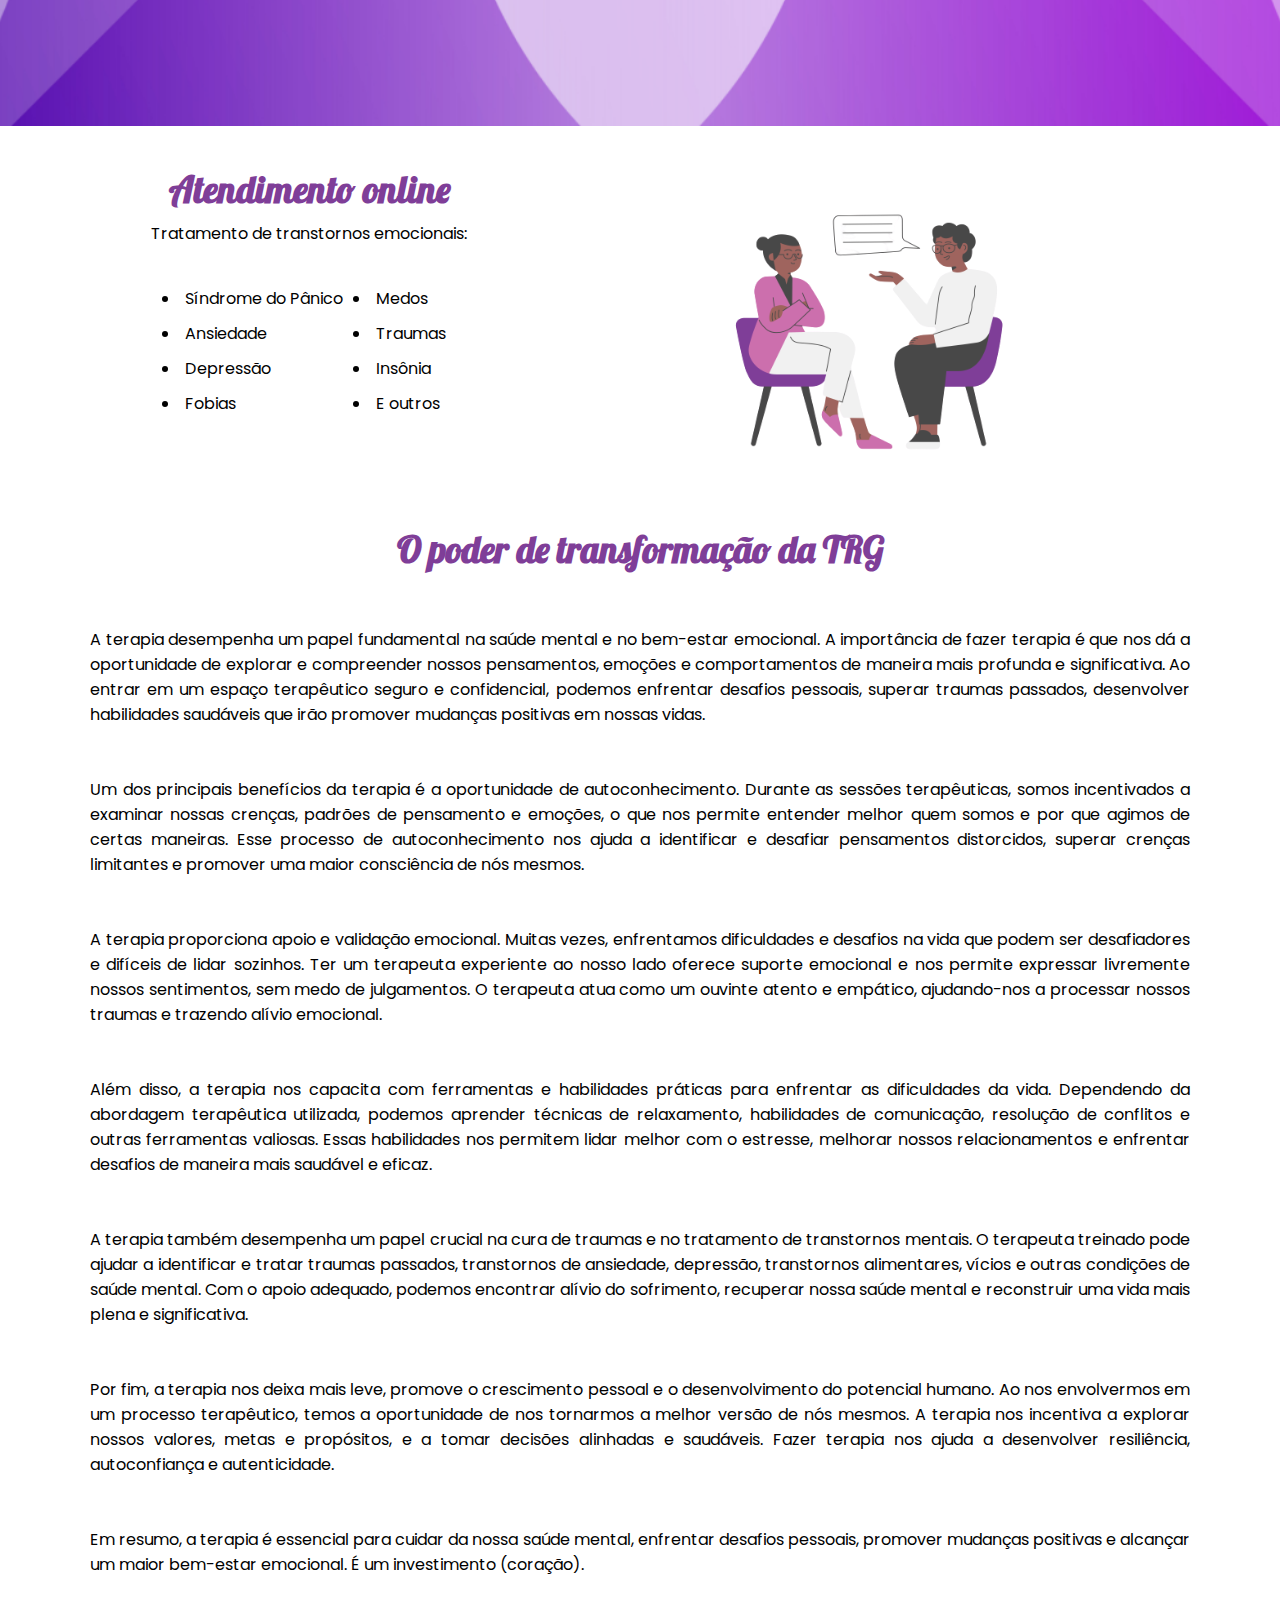
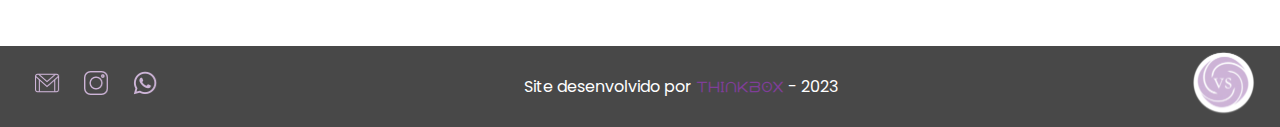
==== commit 0249dad5: "Planos da página agendar" ====
--- a/estrutura/agendar.html
+++ b/estrutura/agendar.html
@@ -40,7 +40,7 @@
         <h1>Agendamento</h1>
         <article>
             <p>
-                Não perca tempo, agende agora mesmo e aproveite os benefícios de ter sua consulta ou serviço agendado com antecedência.
+                Não perca tempo, agende agora mesmo e aproveite os benefícios de ter sua consulta ou serviço agendado com antecedência. <strong>Invista</strong> na sua <strong>saúde emocional</strong>!
             </p>
         </article>
         <div  class="credenciais-trg">
@@ -50,57 +50,16 @@
         </div>
     </main>
 <!-- SEÇÃO DE  PACOTES DE SESSÕES -->
-    <section class="pacotes-sessoes-mobile">
-
-    </section>
-
-    <section class="pacotes-seções">
-        <div class="carrossel">
-            <div class="item1">
-                <h3>ÚNICA</h3>
-                <p>R$ 150,00</p>
-                <ul class="cards bg-color-desktop">
-                    <li>Lorem ipsum dolor lorem lorem</li>
-                    <li>Lorem ipsum dolor lorem lorem</li>
-                    <li>Lorem ipsum dolor lorem lorem</li>
-                    <li>Lorem ipsum dolor lorem lorem</li>
-                    <li>Lorem ipsum dolor lorem lorem</li>
-                </ul>
-                <div class="assinar">
-                    <a href="contatos.html" target="_blank" rel="external">Assinar</a>
-                </div>
-            </div>
-            
-            <div class="item2">
-                <h3>PACOTE</h3>
-                <p>R$ 600,00</p><!--ESSE VALOR É 20% DE DESCONTO DE 5 SESSÕES(R$750,00)-->
-                <ul class="cards bg-color-desktop">
-                    <li>Lorem ipsum dolor lorem lorem</li>
-                    <li>Lorem ipsum dolor lorem lorem</li>
-                    <li>Lorem ipsum dolor lorem lorem</li>
-                    <li>Lorem ipsum dolor lorem lorem</li>
-                    <li>Lorem ipsum dolor lorem lorem</li>
-                </ul>
-                <div class="assinar">
-                    <a href="https://api.whatsapp.com/send?phone=5511974429799" target="_blank" rel="external">Assinar</a>
-                </div>
-            </div>
-        
-            <div class="item3">
-                <h3>PREMIUM</h3>
-                <p>R$ 79,99</p>
-                <ul class="cards bg-color-desktop">
-                    <li>Lorem ipsum dolor lorem lorem</li>
-                    <li>Lorem ipsum dolor lorem lorem</li>
-                    <li>Lorem ipsum dolor lorem lorem</li>
-                    <li>Lorem ipsum dolor lorem lorem</li>
-                    <li>Lorem ipsum dolor lorem lorem</li>
-                    
-                    <div class="assinar">
-                    <a href="https://api.whatsapp.com/send?phone=5511974429799" target="_blank" rel="external">Assinar</a>
-                    </div>
-                </ul>
-            </div>
+    <section class="agendar">
+        <div>
+            <h1>Sessão única</h1>
+            <h2>R$ 150,00</h2>
+            <p>Ei, é o mês do seu aniversário? <strong>APROVEITE:</strong> no mês do seu aniversário, a primeira sessão sai de graça.</p>
+            <p>Cada sessão é <strong>R$150,00</strong>, porém se fechar um pacote com <strong>5 sessões</strong>, você <strong>ganha 20% de desconto</strong>.</p>
+            <p>Aproveite! Começe a investir no seu <strong>bem-estar emocional</strong>.</p>
+            <a href="assinar.html">
+                <div>Agendar</div>
+            </a>
         </div>
     </section>
 
--- a/estilo/agendar.css
+++ b/estilo/agendar.css
@@ -47,6 +47,11 @@
         color: var(--cor01);
         margin: 30px auto;
     }
+
+    strong{
+        color: #7F3E98;
+    }
+
     article p{
         margin: 50px 0;
     }
@@ -72,49 +77,6 @@
     }
 
 /* CARDS QUE IRÃO SER O CARROSSEL*/
-    .item1, .item2, .item3{
-        width: 250px;
-        margin:0 40px 0 0;
-        padding: 0;
-        border: 1px solid var(--cor01);
-        border-radius: 30px;
-    }
-
-    .carrossel h3{
-        font-family: var(--font-especial);
-        font-size: 1.4rem;
-        font-weight: 600;
-        color: var(--cor01);
-        text-align: center;
-        margin: 15px 0;
-    }
-    
-    .carrossel p{
-         font-size: 1.6rem;
-         text-align: center;
-         margin: 0 0 20px;
-    }
-    .cards{
-        list-style-image: url(../imagens/list-img.svg);
-        list-style-position: inside;
-        margin: auto 20px;
-    }
-
-    .assinar{
-        width: 150px;
-        height: 33px;
-        margin: 34px 45px;
-        border: 1px solid var(--cor01);
-        border-radius: 40px;
-        background-color: var(--cor01);
-        display: flex;
-        justify-content: center;
-        align-items: center;
-    }
-    .assinar a{
-        color: #fff;
-        text-decoration: none;
-    }
 
 /* TÍTULO DA "SEÇÃO ATENDIMETOS" E DA "SEÇÃO CONTATOS"*/
     h2{
@@ -210,6 +172,65 @@
         color: white;
     }
 
+    .agendar{
+        background-color: #f1f1f1;
+        padding: 80px 0px;
+    }
+
+    .agendar > div{
+        background-color: transparent;
+        border: 1px solid var(--cor01);
+        border-radius: 20px;
+        width:85%;
+        margin: auto;
+        padding: 30px;
+    }
+
+    .agendar h1{
+        color: var(--cor01);
+        font-family: var(--font-especial);
+        font-size: 1.5em;
+        text-align: center;
+        margin: 10px 0;
+    }
+
+    .agendar h2{
+        color: black;
+        font-family: var(--font-padrao);
+        font-size: 1.5em;
+        font-weight: normal;
+        text-align: center;
+        padding: 0;
+        margin-bottom: 25px;
+    }
+
+    .agendar p{
+        color: black;
+        font-family: var(--font-padrao);
+        font-size: 1.2em;
+        font-weight: normal;
+        text-align: justify;
+        line-height: 28px;
+        margin: 0 0 30px 0;
+    }
+
+    .agendar a{
+        color: white;
+        font-family: var(--font-especial);
+        font-size: 1.2em;
+        font-weight: normal;
+        text-decoration: none;
+        text-align: center;
+    }
+
+    .agendar a > div{
+        background-color: #7F3E98;
+        margin: 50px auto 0 auto;
+        padding: 8px 0;
+        border-radius: 50px;
+        box-shadow: 2px 2px 5px rgba(0, 0, 0, 0.61);
+    }
+
 }
 @media (min-width:480px) {
     main, .atendimento{
@@ -251,6 +272,10 @@
     .gmail-btn-contato, .whats-btn-contato, .insta-btn-contato{
         margin: 12px 0 12px 39px;    
     }
+
+    .agendar a > div{
+        width: 50%;
+    }
 }
 @media (min-width:600px) {
     main, .atendimento{
@@ -288,6 +313,15 @@
     }
     .gmail-btn-contato, .whats-btn-contato, .insta-btn-contato{
         margin: 12px 0 12px 39px;    
+    }
+
+    .agendar > div{
+        background-color: transparent;
+        border: 1px solid var(--cor01);
+        border-radius: 20px;
+        width:70%;
+        margin: auto;
+        padding: 30px;
     }
 }
 @media (min-width:801px) {
@@ -308,58 +342,6 @@
         height: 100px;
         margin: 0 50px;
     }
-    .pacotes-seções{
-        margin: 0;
-        padding: 50px;
-        height: 550px;
-        background-image: url(../imagens/pacotes-desktop.svg);
-        background-size: cover;
-    }
-    .carrossel{
-        display: flex;
-        justify-content: space-evenly;
-        overflow: visible;
-        margin: 0;
-    }
-    .item1, .item2, .item3{
-        background-color: white;
-        margin: 0;
-        width: 210px;
-    }
-    
-    .item1 .bg-color-desktop li{
-        background-color: rgba(172, 129, 188, 0.25);
-        padding:5px 15px;
-    }
-    .item2 .bg-color-desktop li{
-        background-color: rgba(127, 62, 152, .25);
-        padding:5px 15px;
-    }
-    .item3 .bg-color-desktop li{
-        background-color:rgba(204, 111, 173, .25);
-        padding:5px 15px;
-    }
-    .bg-color-desktop li:nth-child(1){
-        border-radius:10px 10px 0 0;
-    } 
-    .bg-color-desktop li:nth-child(5){
-        border-radius: 0 0 10px 10px;
-    }
-
-    .assinar{
-        margin: 30px auto;
-        border: none;
-    }
-    .item1 .assinar{
-        background-color: var(--cor02);
-    }
-    .item2 .assinar{
-        background-color: var(--cor01);
-    }
-    .item3 .assinar{
-        background-color: var(--cor05);
-    }
-
 
     .atendimento{
         margin: 0;
@@ -403,7 +385,9 @@
         grid-area: imagem;
     }
     
-
+    .agendar > div{
+        width:60%;
+    }
 }
 @media (min-width:1025px) {
     h1{
@@ -425,9 +409,6 @@
     .carrossel{
         justify-content: space-around;
     }
-    .item1, .item2, .item3{
-        width: 260px;
-    }
 
     .atendimento{
         padding: 0;
@@ -449,6 +430,40 @@
         width: 450px;
         margin: 60px 0;
     }
+
+    .agendar{
+        background-image: url(../imagens/img-back-agendar.png);
+        background-repeat: no-repeat;
+        background-position: center center;
+        background-size: cover;
+    }
+
+    .agendar > div{
+        background-color: white;
+        width:40%;
+        box-shadow: 3px 3px 10px rgba(0, 0, 0, 0.527);
+    }
+
+    .agendar a{
+        color: white;
+        font-family: var(--font-especial);
+        font-size: 1.3em;
+        font-weight: normal;
+        text-decoration: none;
+        text-align: center;
+    }
+
+    .agendar a > div{
+        background-color: #7F3E98;
+        margin: 50px auto 0 auto;
+        padding: 8px 0;
+        border-radius: 50px;
+        box-shadow: 2px 2px 5px rgba(0, 0, 0, 0.61);
+    }
+
+    .agendar a > div:hover{
+        opacity: 0.8;
+    }
 }
 @media (min-width:1251px) {
     body{
@@ -471,12 +486,6 @@
         height: 150px;
         margin: 0 90px;
     }
-    .pacotes-seções{
-        height: 650px;
-    }
-    .item1, .item2, .item3{
-        width: 300px;
-    }
     .atendimento{
         grid-template-columns: 1.45fr 1.55fr;
         grid-template-rows: 120px 200px 1200px;
@@ -506,17 +515,53 @@
         height: 45px;
         margin: 30px 0 12px 70px;
     }
+
+    .agendar{
+        padding: 200px 0;
+    }
+
+    .agendar > div{
+        width:30%;
+        box-shadow: 3px 3px 10px rgba(0, 0, 0, 0.527);
+        padding: 40px;
+    }
+
+    .agendar h1{
+        font-size: 2em;
+        margin: 30px 0;
+    }
+
+    .agendar h2{
+        font-size: 2em;
+        margin-bottom: 45px;
+    }
+
+    .agendar p{
+        font-size: 1.3em;
+        line-height: 40px;
+        margin: 0 0 35px 0;
+    }
+
+    .agendar a{
+        color: white;
+        font-family: var(--font-especial);
+        font-size: 1.3em;
+        font-weight: normal;
+        text-decoration: none;
+        text-align: center;
+    }
+
+    .agendar a > div{
+        background-color: #7F3E98;
+        margin: 50px auto 0 auto;
+        padding: 8px 0;
+        border-radius: 50px;
+        box-shadow: 2px 2px 5px rgba(0, 0, 0, 0.61);
+    }
 }
 @media(min-width: 1500px){
     .textogiga{
         width: 1320px;
     }
-    .item1, .item2, .item3{
-        width: 350px;
-        height: 500px;
-    }
-    .item1 .bg-color-desktop li, .item2 .bg-color-desktop li, .item3 .bg-color-desktop li{
-        padding:  15px;
-    }
-
+    
 }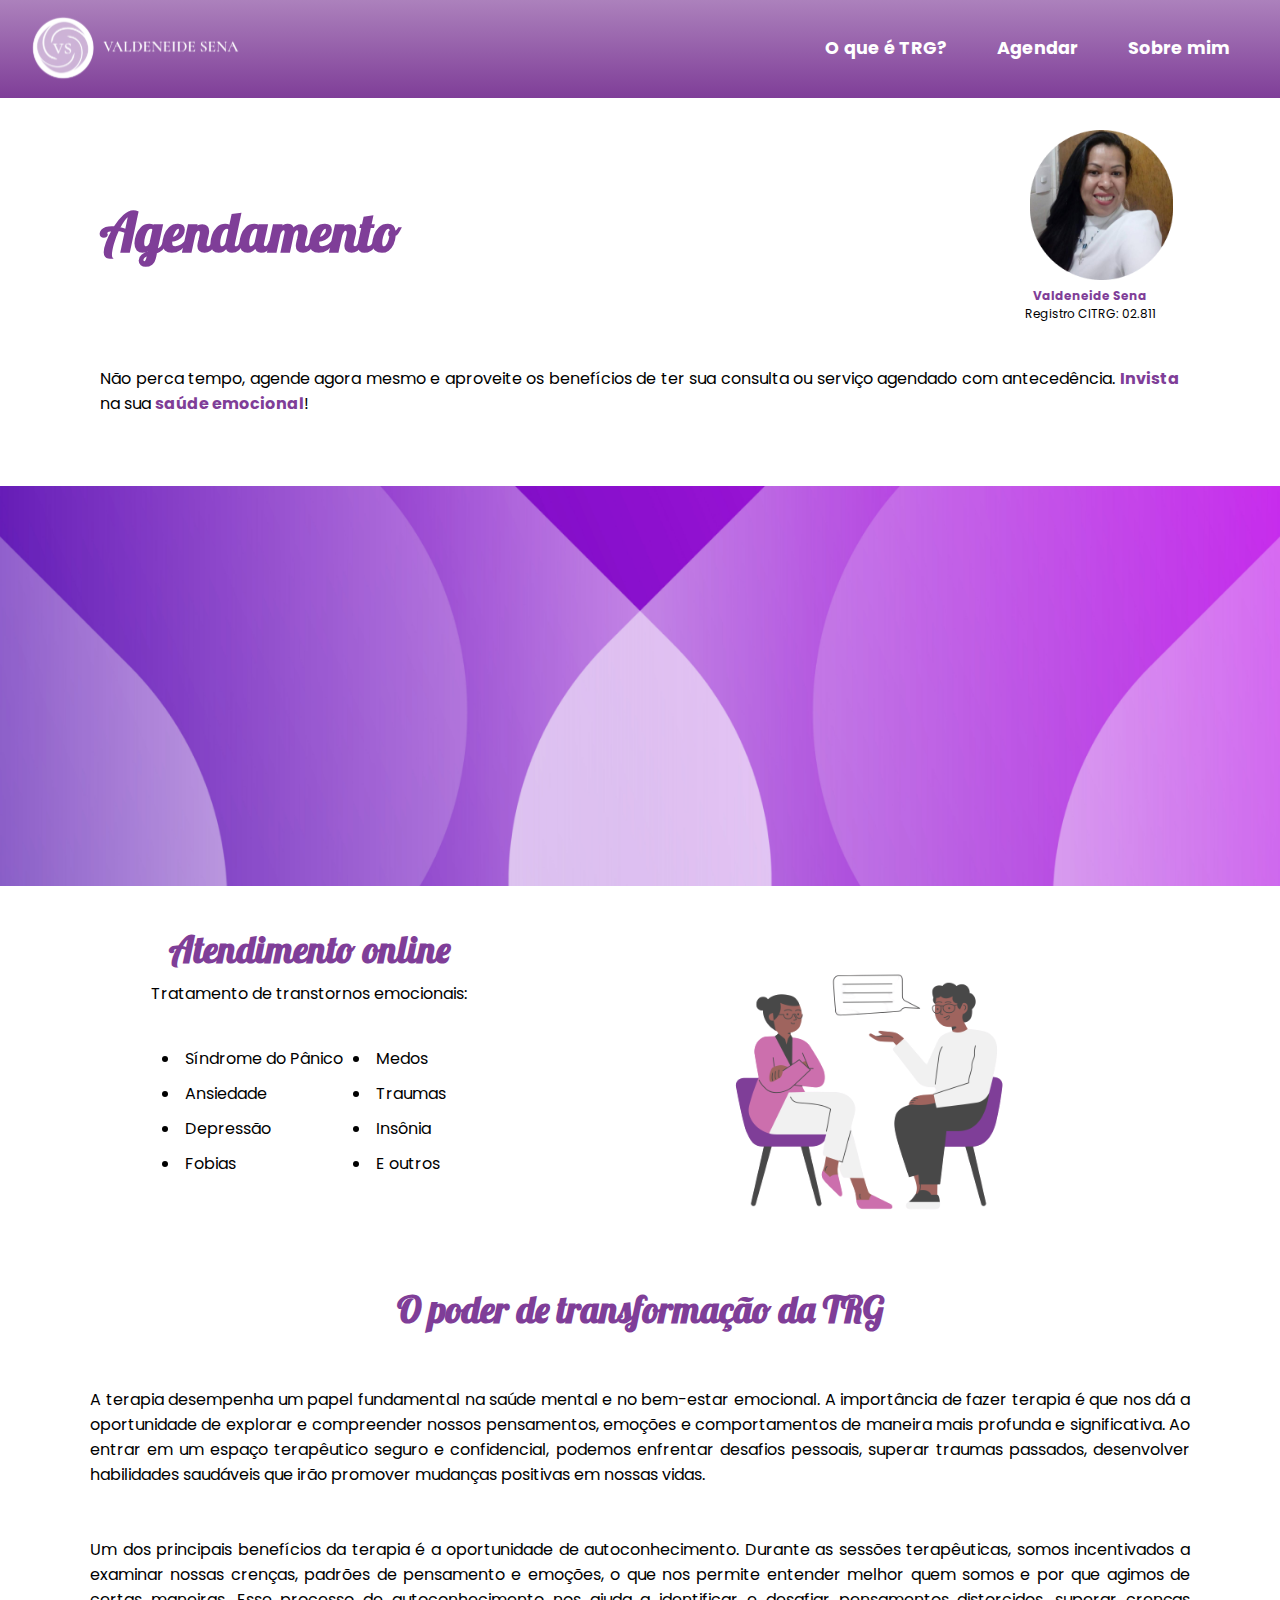
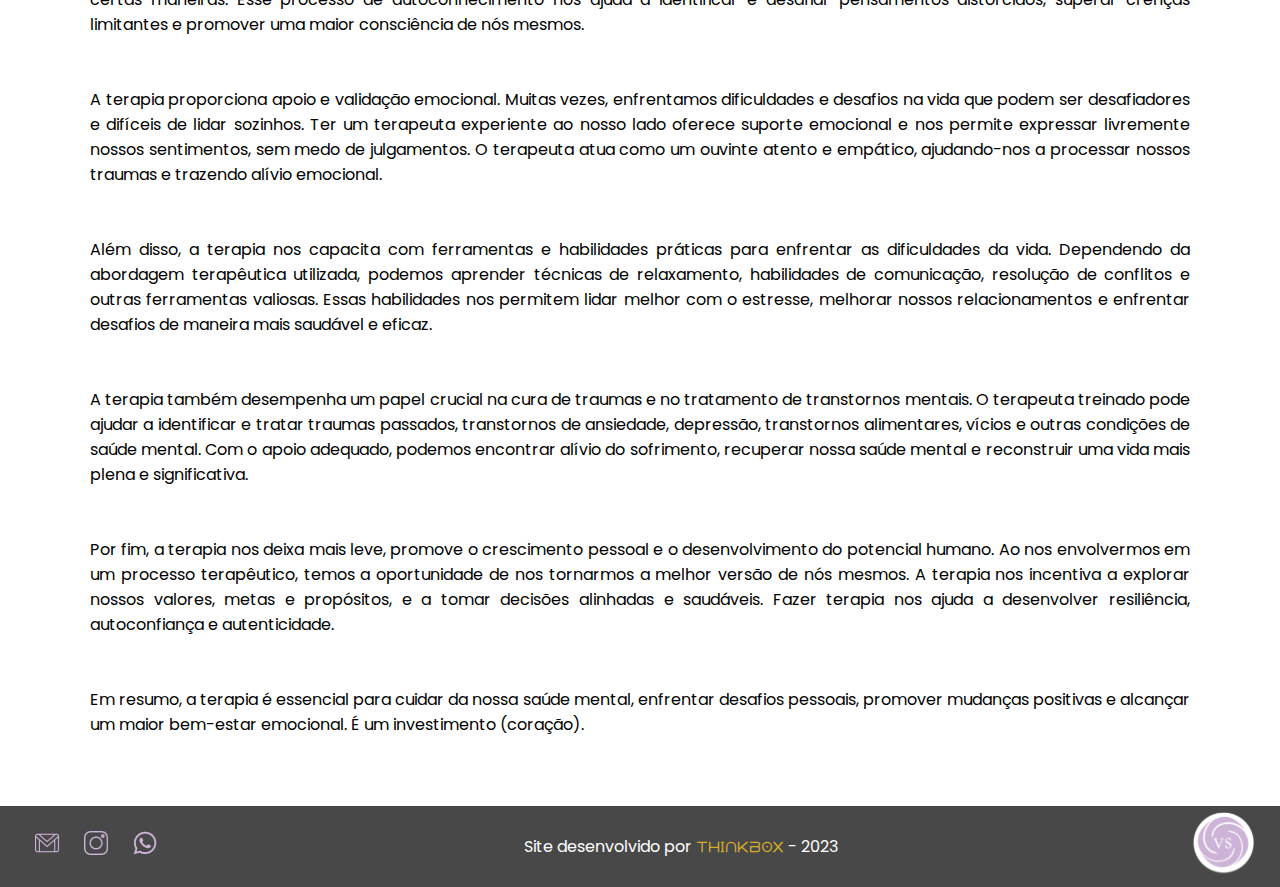
==== commit 99219667: "Atualizando o banner" ====
--- a/estrutura/agendar.html
+++ b/estrutura/agendar.html
@@ -51,16 +51,7 @@
     </main>
 <!-- SEÇÃO DE  PACOTES DE SESSÕES -->
     <section class="agendar">
-        <div>
-            <h1>Sessão única</h1>
-            <h2>R$ 150,00</h2>
-            <p>Ei, é o mês do seu aniversário? <strong>APROVEITE:</strong> no mês do seu aniversário, a primeira sessão sai de graça.</p>
-            <p>Cada sessão é <strong>R$150,00</strong>, porém se fechar um pacote com <strong>5 sessões</strong>, você <strong>ganha 20% de desconto</strong>.</p>
-            <p>Aproveite! Começe a investir no seu <strong>bem-estar emocional</strong>.</p>
-            <a href="assinar.html">
-                <div>Agendar</div>
-            </a>
-        </div>
+        
     </section>
 
 <!-- SEÇÃO ATENDIMETOS -->
--- a/estilo/agendar.css
+++ b/estilo/agendar.css
@@ -41,6 +41,9 @@
         background-color: #fff;
         padding: 40px 30px 20px ;
     }
+
+    
+
     h1{
         font-family: var(--font-destaque);
         font-size: 1.7rem;
--- a/estilo/rodape.css
+++ b/estilo/rodape.css
@@ -69,6 +69,7 @@
 .texto strong{
     font-family: var(--font-thinkbox);
     font-size: 0.75em;
+    color: #D9AD29;
 }
 
 .icones img:hover{
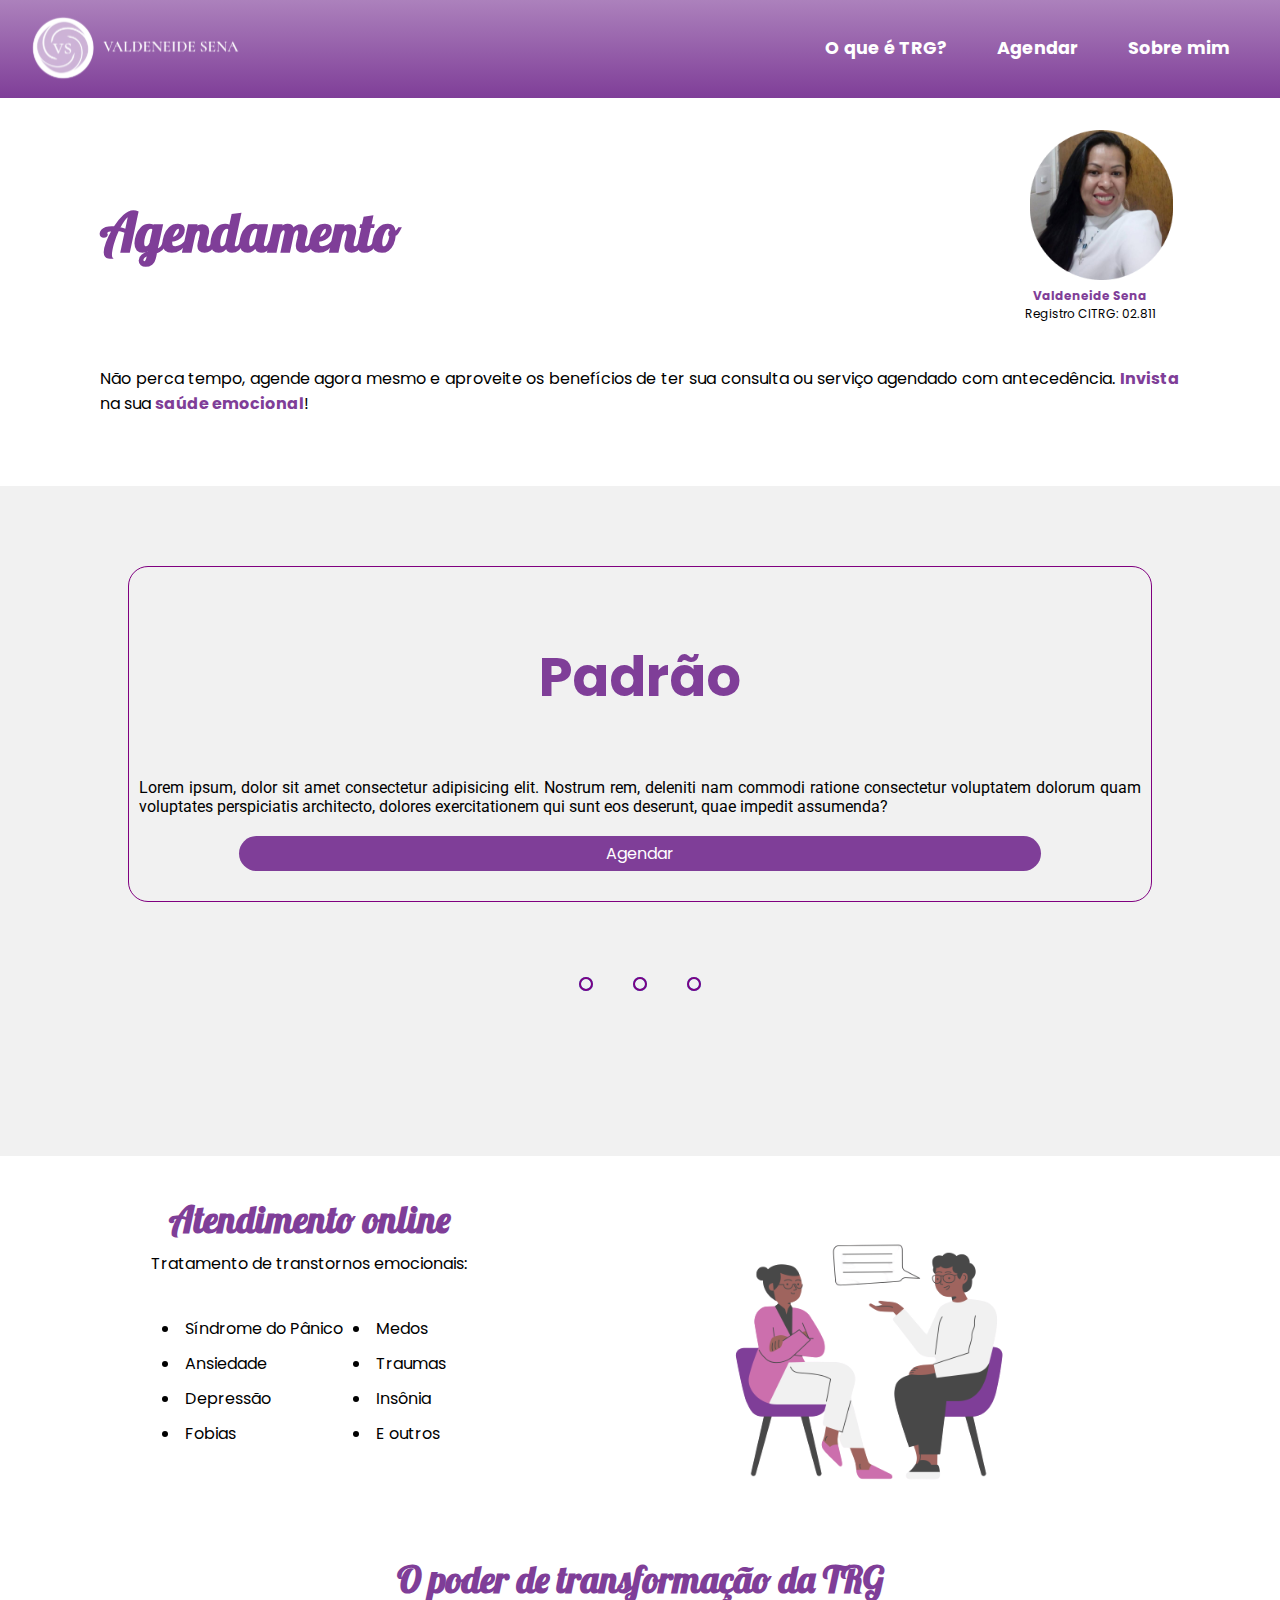
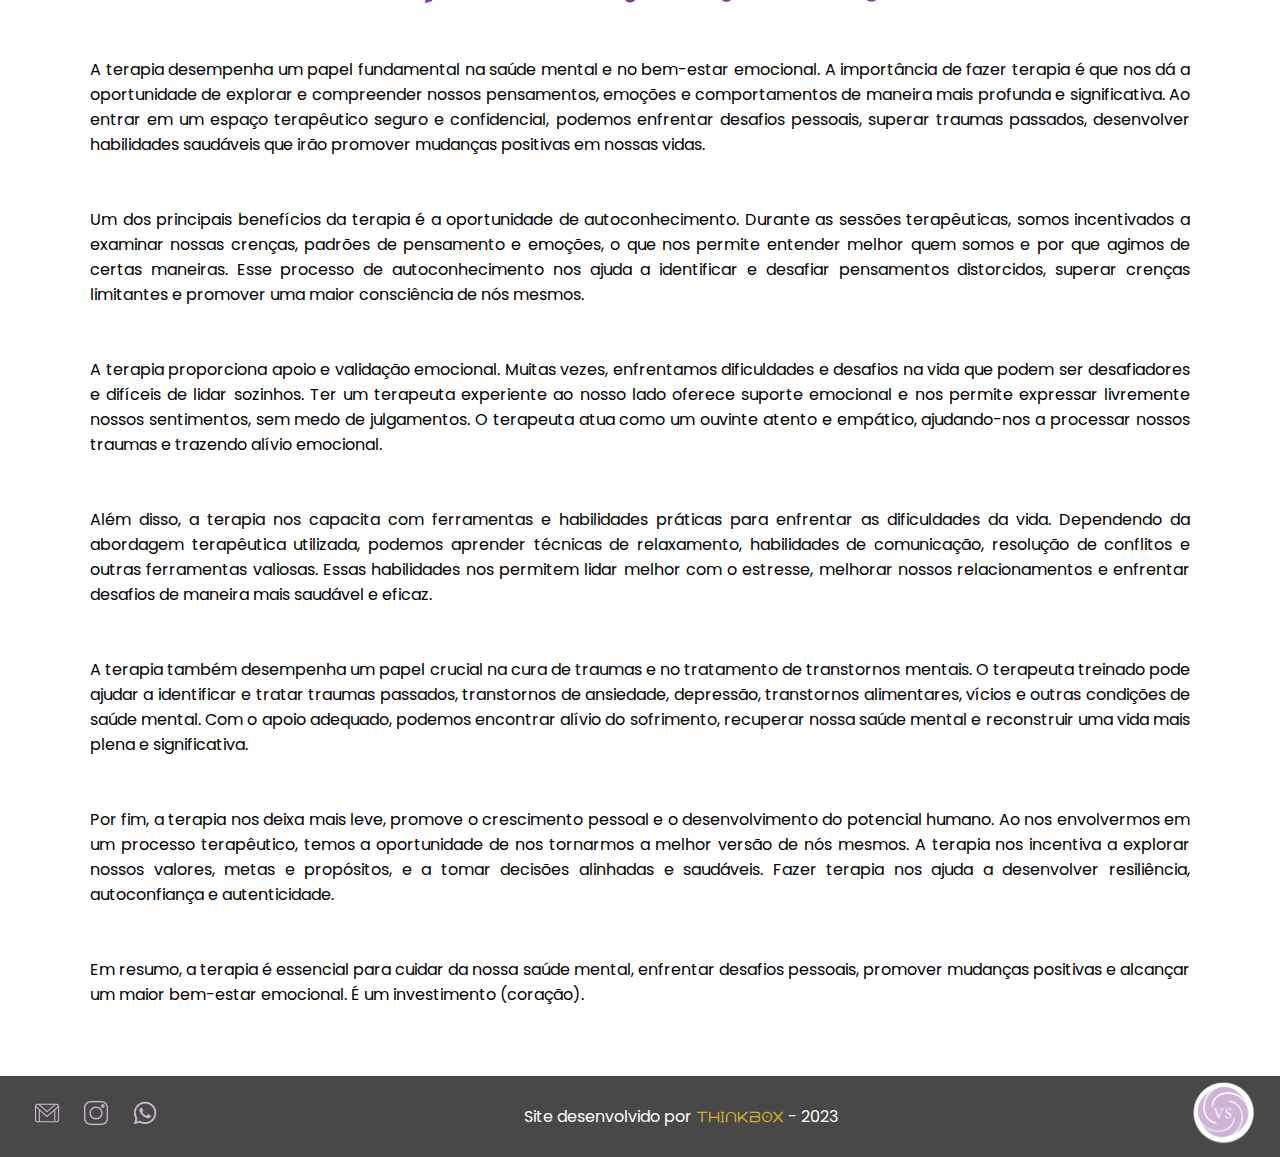
==== commit 55d929ea: "Adicionando carrossel" ====
--- a/estrutura/agendar.html
+++ b/estrutura/agendar.html
@@ -9,6 +9,7 @@
     <link rel="stylesheet" href="../estilo/agendar.css">
     <link rel="stylesheet" href="../estilo/cabecalho.css">
     <link rel="stylesheet" href="../estilo/rodape.css">
+    <link rel="stylesheet" href="../estilo/slider-agnd.css">
 </head>
 <body>
     <header class="header">
@@ -51,7 +52,51 @@
     </main>
 <!-- SEÇÃO DE  PACOTES DE SESSÕES -->
     <section class="agendar">
-        
+        <div class="slider">
+            <div class="slides">
+
+                <input type="radio" name="radio-btn" id="radio1">
+                <input type="radio" name="radio-btn" id="radio2">
+                <input type="radio" name="radio-btn" id="radio3">
+
+                <div class="slide first">
+                    <div id="card-padrao">
+                        <h1>Padrão</h1>
+                        <p>Lorem ipsum, dolor sit amet consectetur adipisicing elit. Nostrum rem, deleniti nam commodi ratione consectetur voluptatem dolorum quam voluptates perspiciatis architecto, dolores exercitationem qui sunt eos deserunt, quae impedit assumenda?</p>
+                        <div id="btn-card-padrao">Agendar</div>
+                    </div>
+                </div>
+
+                <div class="slide">
+                    <div id="card-especial">
+                        <h1>Especial</h1>
+                        <p>Lorem ipsum, dolor sit amet consectetur adipisicing elit. Nostrum rem, deleniti nam commodi ratione consectetur voluptatem dolorum quam voluptates perspiciatis architecto, dolores exercitationem qui sunt eos deserunt, quae impedit assumenda?</p>
+                        <div id="btn-card-especial">Agendar</div>
+                    </div>
+                </div>
+
+                <div class="slide">
+                    <div id="card-avulso">
+                        <h1>Avulso</h1>
+                        <p>Lorem ipsum, dolor sit amet consectetur adipisicing elit. Nostrum rem, deleniti nam commodi ratione consectetur voluptatem dolorum quam voluptates perspiciatis architecto, dolores exercitationem qui sunt eos deserunt, quae impedit assumenda?</p>
+                        <div id="btn-card-avulso">Agendar</div>
+                    </div>
+                </div>
+
+                <div class="navigation-auto">
+                    <div class="auto-btn1"></div>
+                    <div class="auto-btn2"></div>
+                    <div class="auto-btn3"></div>
+                </div>
+            </div>
+
+            <div class="manual-navigation">
+                <label for="radio1" class="manual-btn"></label>
+                <label for="radio2" class="manual-btn"></label>
+                <label for="radio3" class="manual-btn"></label>
+            </div>
+
+        </div>
     </section>
 
 <!-- SEÇÃO ATENDIMETOS -->
--- a/estilo/agendar.css
+++ b/estilo/agendar.css
@@ -73,11 +73,7 @@
         font-size: 12px;
         text-align: center;
     }
-    .carrossel{
-        display: flex;
-        overflow: hidden;
-        margin: 20px;
-    }
+
 
 /* CARDS QUE IRÃO SER O CARROSSEL*/
 
@@ -175,65 +171,6 @@
         color: white;
     }
 
-    .agendar{
-        background-color: #f1f1f1;
-        padding: 80px 0px;
-    }
-
-    .agendar > div{
-        background-color: transparent;
-        border: 1px solid var(--cor01);
-        border-radius: 20px;
-        width:85%;
-        margin: auto;
-        padding: 30px;
-    }
-
-    .agendar h1{
-        color: var(--cor01);
-        font-family: var(--font-especial);
-        font-size: 1.5em;
-        text-align: center;
-        margin: 10px 0;
-    }
-
-    .agendar h2{
-        color: black;
-        font-family: var(--font-padrao);
-        font-size: 1.5em;
-        font-weight: normal;
-        text-align: center;
-        padding: 0;
-        margin-bottom: 25px;
-    }
-
-    .agendar p{
-        color: black;
-        font-family: var(--font-padrao);
-        font-size: 1.2em;
-        font-weight: normal;
-        text-align: justify;
-        line-height: 28px;
-        margin: 0 0 30px 0;
-    }
-
-    .agendar a{
-        color: white;
-        font-family: var(--font-especial);
-        font-size: 1.2em;
-        font-weight: normal;
-        text-decoration: none;
-        text-align: center;
-    }
-
-    .agendar a > div{
-        background-color: #7F3E98;
-        margin: 50px auto 0 auto;
-        padding: 8px 0;
-        border-radius: 50px;
-        box-shadow: 2px 2px 5px rgba(0, 0, 0, 0.61);
-    }
-
 }
 @media (min-width:480px) {
     main, .atendimento{
@@ -275,10 +212,6 @@
     .gmail-btn-contato, .whats-btn-contato, .insta-btn-contato{
         margin: 12px 0 12px 39px;    
     }
-
-    .agendar a > div{
-        width: 50%;
-    }
 }
 @media (min-width:600px) {
     main, .atendimento{
@@ -316,15 +249,6 @@
     }
     .gmail-btn-contato, .whats-btn-contato, .insta-btn-contato{
         margin: 12px 0 12px 39px;    
-    }
-
-    .agendar > div{
-        background-color: transparent;
-        border: 1px solid var(--cor01);
-        border-radius: 20px;
-        width:70%;
-        margin: auto;
-        padding: 30px;
     }
 }
 @media (min-width:801px) {
@@ -388,9 +312,6 @@
         grid-area: imagem;
     }
     
-    .agendar > div{
-        width:60%;
-    }
 }
 @media (min-width:1025px) {
     h1{
@@ -434,39 +355,7 @@
         margin: 60px 0;
     }
 
-    .agendar{
-        background-image: url(../imagens/img-back-agendar.png);
-        background-repeat: no-repeat;
-        background-position: center center;
-        background-size: cover;
-    }
-
-    .agendar > div{
-        background-color: white;
-        width:40%;
-        box-shadow: 3px 3px 10px rgba(0, 0, 0, 0.527);
-    }
-
-    .agendar a{
-        color: white;
-        font-family: var(--font-especial);
-        font-size: 1.3em;
-        font-weight: normal;
-        text-decoration: none;
-        text-align: center;
-    }
-
-    .agendar a > div{
-        background-color: #7F3E98;
-        margin: 50px auto 0 auto;
-        padding: 8px 0;
-        border-radius: 50px;
-        box-shadow: 2px 2px 5px rgba(0, 0, 0, 0.61);
-    }
-
-    .agendar a > div:hover{
-        opacity: 0.8;
-    }
+    
 }
 @media (min-width:1251px) {
     body{
@@ -519,48 +408,6 @@
         margin: 30px 0 12px 70px;
     }
 
-    .agendar{
-        padding: 200px 0;
-    }
-
-    .agendar > div{
-        width:30%;
-        box-shadow: 3px 3px 10px rgba(0, 0, 0, 0.527);
-        padding: 40px;
-    }
-
-    .agendar h1{
-        font-size: 2em;
-        margin: 30px 0;
-    }
-
-    .agendar h2{
-        font-size: 2em;
-        margin-bottom: 45px;
-    }
-
-    .agendar p{
-        font-size: 1.3em;
-        line-height: 40px;
-        margin: 0 0 35px 0;
-    }
-
-    .agendar a{
-        color: white;
-        font-family: var(--font-especial);
-        font-size: 1.3em;
-        font-weight: normal;
-        text-decoration: none;
-        text-align: center;
-    }
-
-    .agendar a > div{
-        background-color: #7F3E98;
-        margin: 50px auto 0 auto;
-        padding: 8px 0;
-        border-radius: 50px;
-        box-shadow: 2px 2px 5px rgba(0, 0, 0, 0.61);
-    }
 }
 @media(min-width: 1500px){
     .textogiga{
--- a/estilo/slider-agnd.css
+++ b/estilo/slider-agnd.css
@@ -0,0 +1,206 @@
+@charset "UTF-8";
+
+@import url('https://fonts.googleapis.com/css2?family=Lobster&family=Poppins:wght@300;400;700&family=Roboto:wght@300;400;700&display=swap');
+
+:root{
+    /* variáveis das fontes utilizadas no projeto: 
+        font-padrao -> para textos em geral; 
+        font-destaque -> para títulos de primeiro nível (h1); 
+        font-especial -> para botões e links; 
+        font-thinkbox -> para representar o projeto. */
+    --font-padrao: 'Roboto', sans-serif;
+    --font-destaque: 'Lobster', cursive;
+    --font-especial: 'Poppins', sans-serif;
+    --font-thinkbox: 'Dune Rise', sans-serif;
+
+    /* variáveis para representar as cores do projeto
+    com base na paleta de cores, que está no figma: os números são em ordem crescente das cores da esquerda para a direita, de cima para baixo, conforme a imagem da paleta de cores que está no figma. */
+    --cor01: #7F3E98;
+    --cor02: #AC81BC;
+    --cor03: #CDB4D7;
+    --cor04: #F1F1F1;
+    --cor05: #CC6FAD;
+}
+
+@font-face {
+    font-family: 'Dune Rise';
+    src: url(../fontes/Dune_Rise.otf) format('opentype');
+    font-weight: normal;
+}
+
+@media (min-width:320px) {
+
+    .slider{
+        margin: 0 auto 70px auto;
+        width: 100%;
+        height: 600px;
+        overflow: hidden;
+        background-color: #f1f1f1;
+        padding: 30px 0;
+    }
+
+    .slides{
+        width: 400%;
+        height: 286px;
+        display: flex;
+    }
+
+    .slides input{
+        display: none;
+    }
+
+    .slide{
+        width: 25%;
+        position: relative;
+        transition: 2s;
+    }
+
+    .slide img{
+        display: block;
+        margin: 10px auto;
+    }
+
+    .manual-navigation{
+        position: absolute;
+        width: 100%;
+        margin-top: 175px;
+        display: flex;
+        justify-content: center;
+    }
+
+    .manual-btn{
+        border: 2px solid purple;
+        padding: 5px;
+        border-radius: 10px;
+        cursor: pointer;
+        transition: 1s;
+    }
+
+    .manual-btn:not(:last-child){
+        margin-right: 40px;
+    }
+
+    .manual-btn:hover{
+        background-color: purple;
+    }
+
+    #radio1:checked ~ .first{
+        margin-left: 0;
+    }
+
+    #radio2:checked ~ .first{
+        margin-left: -25%;
+    }
+
+    #radio3:checked ~ .first{
+        margin-left: -50%;
+    }
+
+    .navigation-auto div{
+        border: 2px solid #20a6ff;
+        padding: 5px;
+        border-radius: 10px;
+        cursor: pointer;
+        transition: 1s;
+    }
+
+    .navigation-auto{
+        position: absolute;
+        width: 100%;
+        margin-top: 461px;
+        display: flex;
+        justify-content: center;
+    }
+
+    .navigation-auto div:not(:last-child){
+        margin-right: 40px;
+    }
+
+    #radio1:checked ~ .navigation-auto .auto-btn1{
+        background-color: purple;
+    }
+
+    #radio2:checked ~ .navigation-auto .auto-btn2{
+        background-color: purple;
+    }
+
+    #radio3:checked ~ .navigation-auto .auto-btn3{
+        background-color: purple;
+    }
+
+    #card-padrao{
+        border: 1px solid purple;
+        border-radius: 20px;
+        margin: 50px auto 0px auto;
+        width: 80%;
+        padding: 10px;
+    }
+
+    #card-padrao h1{
+        font-family: var(--font-especial);
+        text-align: center;
+    }
+
+    .slides p{
+         font-family: var(--font-padrao);
+         text-align: justify;
+    }
+
+    #btn-card-padrao{
+        text-align: center;
+        background-color: var(--cor01);
+        margin: 20px auto;
+        width: 80%;
+        border-radius: 20px;
+        padding: 5px;
+        color: white;
+    }
+
+    #card-especial{
+        border: 1px solid purple;
+        border-radius: 20px;
+        margin: 50px auto 0px auto;
+        width: 80%;
+        padding: 10px;
+    }
+
+    #card-especial h1{
+        font-family: var(--font-especial);
+        text-align: center;
+        color: #CC6FAD;
+    }
+
+    #btn-card-especial{
+        text-align: center;
+        background-color: var(--cor05);
+        margin: 20px auto;
+        width: 80%;
+        border-radius: 20px;
+        padding: 5px;
+        color: white;
+    }
+
+    #card-avulso{
+        border: 1px solid var(--cor02);
+        border-radius: 20px;
+        margin: 50px auto 0px auto;
+        width: 80%;
+        padding: 10px;
+    }
+
+    #card-avulso h1{
+        font-family: var(--font-especial);
+        text-align: center;
+        color: var(--cor02);
+    }
+
+    #btn-card-avulso{
+        text-align: center;
+        background-color: var(--cor02);
+        margin: 20px auto;
+        width: 80%;
+        border-radius: 20px;
+        padding: 5px;
+        color: white;
+    }
+}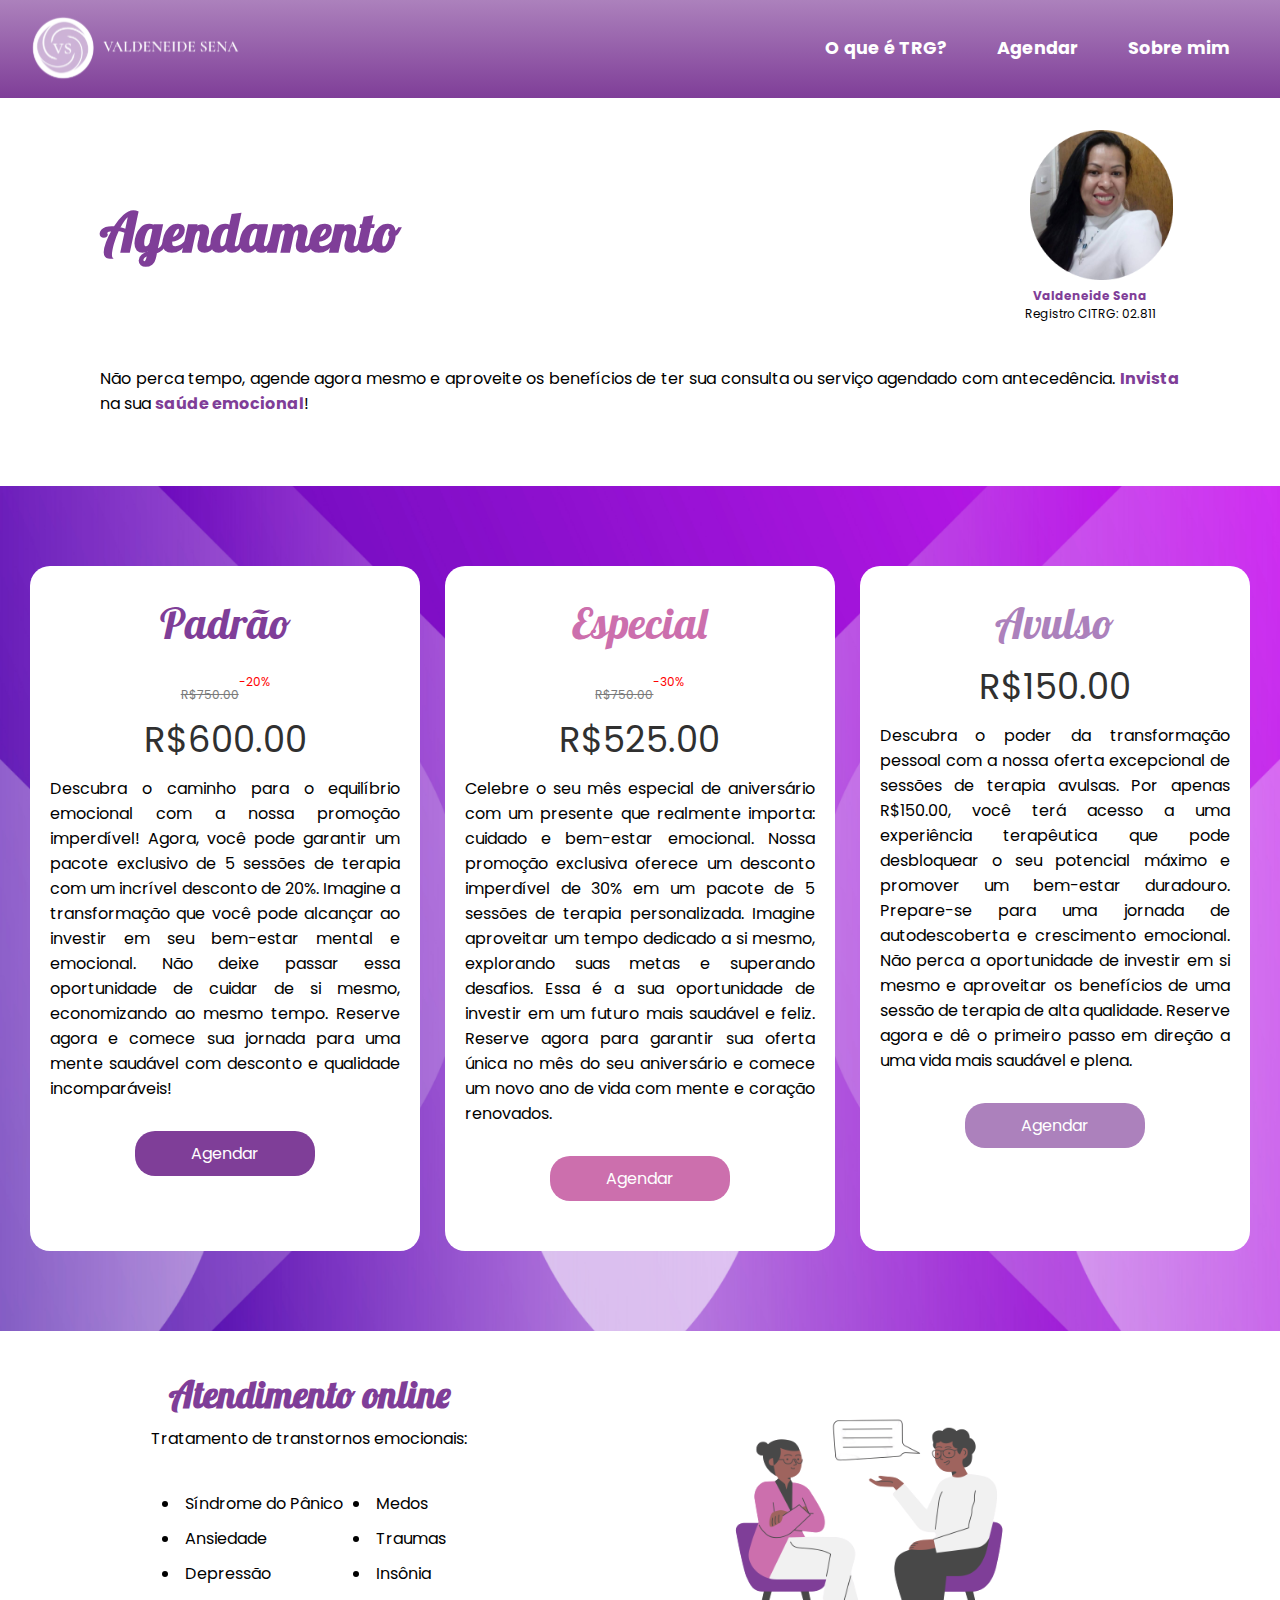
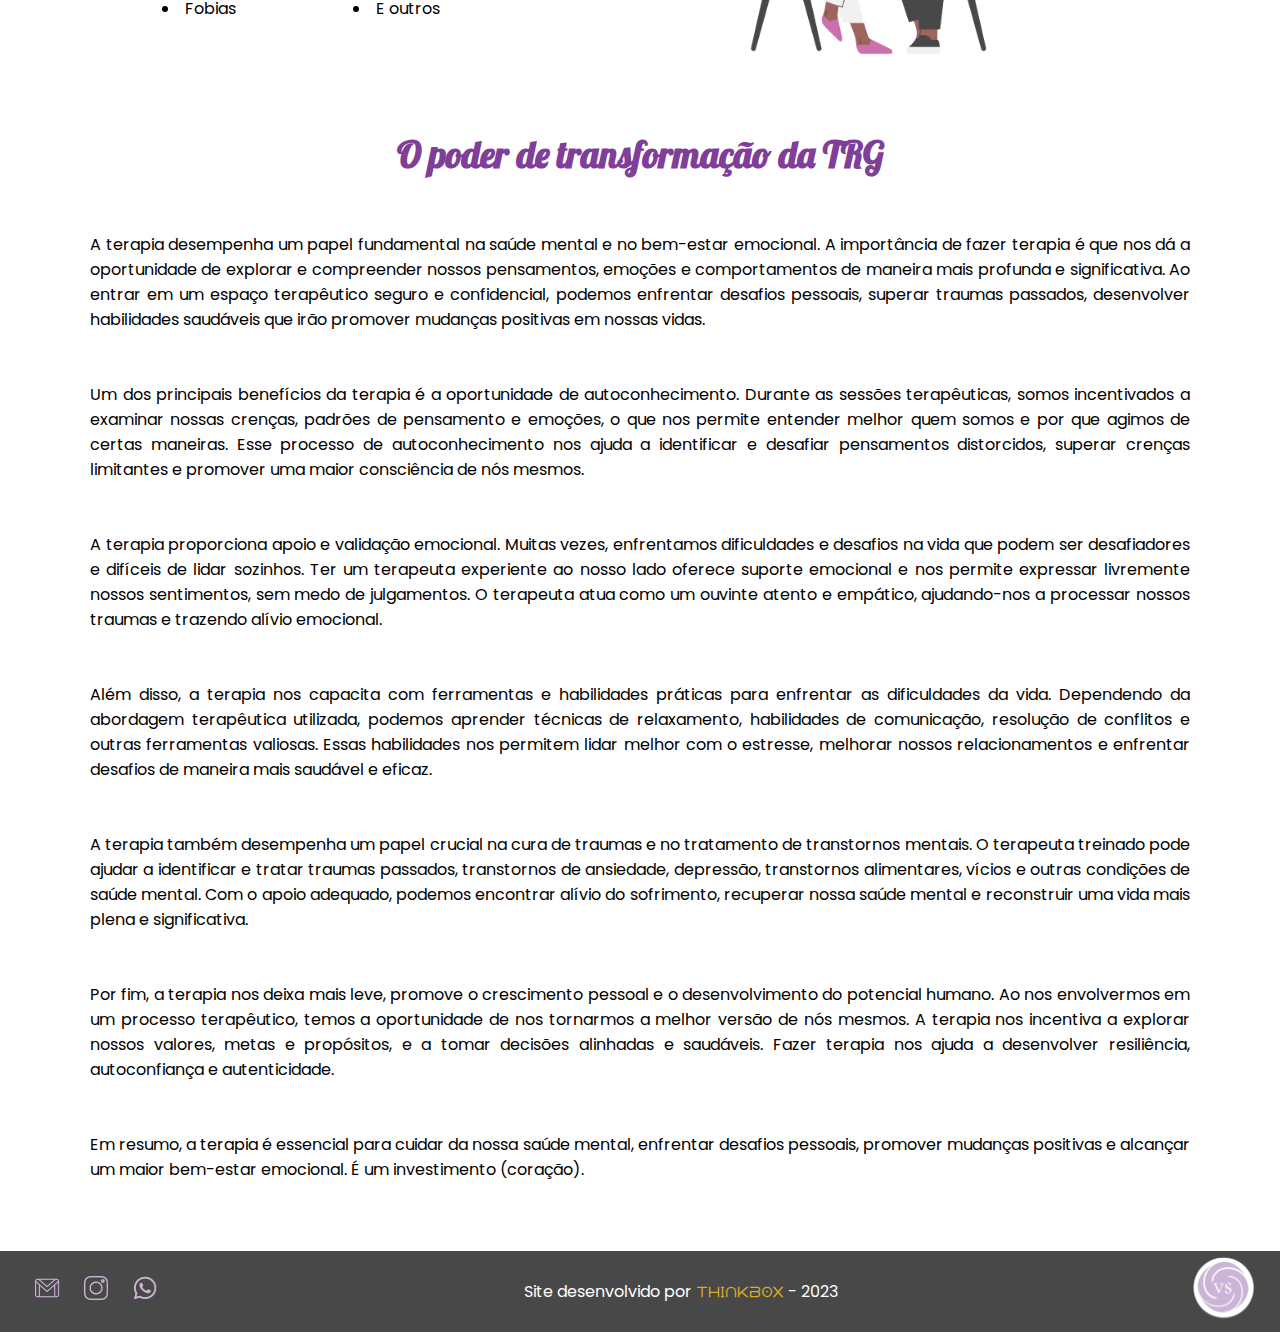
==== commit d44d2852: "Planos atualizados e carrossel montado" ====
--- a/estrutura/agendar.html
+++ b/estrutura/agendar.html
@@ -62,24 +62,35 @@
                 <div class="slide first">
                     <div id="card-padrao">
                         <h1>Padrão</h1>
-                        <p>Lorem ipsum, dolor sit amet consectetur adipisicing elit. Nostrum rem, deleniti nam commodi ratione consectetur voluptatem dolorum quam voluptates perspiciatis architecto, dolores exercitationem qui sunt eos deserunt, quae impedit assumenda?</p>
-                        <div id="btn-card-padrao">Agendar</div>
+                        <h2><del>R$750.00</del><sup>-20%</sup></h2>
+                        <h2 class="preco">R$600.00</h2>
+                        <p>Descubra o caminho para o equilíbrio emocional com a nossa promoção imperdível! Agora, você pode garantir um pacote exclusivo de 5 sessões de terapia com um incrível desconto de 20%. Imagine a transformação que você pode alcançar ao investir em seu bem-estar mental e emocional. Não deixe passar essa oportunidade de cuidar de si mesmo, economizando ao mesmo tempo. Reserve agora e comece sua jornada para uma mente saudável com desconto e qualidade incomparáveis!</p>
+                        <a href="../estrutura/assinar.html" target="_blank" rel="external">
+                            <div id="btn-card-padrao">Agendar</div>
+                        </a>
                     </div>
                 </div>
 
                 <div class="slide">
                     <div id="card-especial">
                         <h1>Especial</h1>
-                        <p>Lorem ipsum, dolor sit amet consectetur adipisicing elit. Nostrum rem, deleniti nam commodi ratione consectetur voluptatem dolorum quam voluptates perspiciatis architecto, dolores exercitationem qui sunt eos deserunt, quae impedit assumenda?</p>
-                        <div id="btn-card-especial">Agendar</div>
+                        <h2><del>R$750.00</del><sup>-30%</sup></h2>
+                        <h2 class="preco">R$525.00</h2>
+                        <p>Celebre o seu mês especial de aniversário com um presente que realmente importa: cuidado e bem-estar emocional. Nossa promoção exclusiva oferece um desconto imperdível de 30% em um pacote de 5 sessões de terapia personalizada. Imagine aproveitar um tempo dedicado a si mesmo, explorando suas metas e superando desafios. Essa é a sua oportunidade de investir em um futuro mais saudável e feliz. Reserve agora para garantir sua oferta única no mês do seu aniversário e comece um novo ano de vida com mente e coração renovados.</p>
+                        <a href="../estrutura/assinar.html" target="_blank" rel="external">
+                            <div id="btn-card-especial">Agendar</div>
+                        </a>
                     </div>
                 </div>
 
                 <div class="slide">
                     <div id="card-avulso">
                         <h1>Avulso</h1>
-                        <p>Lorem ipsum, dolor sit amet consectetur adipisicing elit. Nostrum rem, deleniti nam commodi ratione consectetur voluptatem dolorum quam voluptates perspiciatis architecto, dolores exercitationem qui sunt eos deserunt, quae impedit assumenda?</p>
-                        <div id="btn-card-avulso">Agendar</div>
+                        <h2 class="preco">R$150.00</h2>
+                        <p>Descubra o poder da transformação pessoal com a nossa oferta excepcional de sessões de terapia avulsas. Por apenas R$150.00, você terá acesso a uma experiência terapêutica que pode desbloquear o seu potencial máximo e promover um bem-estar duradouro. Prepare-se para uma jornada de autodescoberta e crescimento emocional. Não perca a oportunidade de investir em si mesmo e aproveitar os benefícios de uma sessão de terapia de alta qualidade. Reserve agora e dê o primeiro passo em direção a uma vida mais saudável e plena.</p>
+                        <a href="../estrutura/assinar.html" target="_blank" rel="external">
+                            <div id="btn-card-avulso">Agendar</div>
+                        </a>
                     </div>
                 </div>
 
@@ -96,6 +107,37 @@
                 <label for="radio3" class="manual-btn"></label>
             </div>
 
+        </div>
+    </section>
+
+    <section class="agendar-desktop">
+        <div class="box-cards">
+            <div id="card-padrao-desktop">
+                <h1>Padrão</h1>
+                <h2><del>R$750.00</del><sup>-20%</sup></h2>
+                <h2 class="preco-desktop">R$600.00</h2>
+                <p>Descubra o caminho para o equilíbrio emocional com a nossa promoção imperdível! Agora, você pode garantir um pacote exclusivo de 5 sessões de terapia com um incrível desconto de 20%. Imagine a transformação que você pode alcançar ao investir em seu bem-estar mental e emocional. Não deixe passar essa oportunidade de cuidar de si mesmo, economizando ao mesmo tempo. Reserve agora e comece sua jornada para uma mente saudável com desconto e qualidade incomparáveis!</p>
+                <a href="../estrutura/assinar.html" target="_blank" rel="external">
+                    <div id="btn-card-padrao-desktop">Agendar</div>
+                </a>
+            </div>
+            <div id="card-especial-desktop">
+                <h1>Especial</h1>
+                <h2><del>R$750.00</del><sup>-30%</sup></h2>
+                <h2 class="preco-desktop">R$525.00</h2>
+                <p>Celebre o seu mês especial de aniversário com um presente que realmente importa: cuidado e bem-estar emocional. Nossa promoção exclusiva oferece um desconto imperdível de 30% em um pacote de 5 sessões de terapia personalizada. Imagine aproveitar um tempo dedicado a si mesmo, explorando suas metas e superando desafios. Essa é a sua oportunidade de investir em um futuro mais saudável e feliz. Reserve agora para garantir sua oferta única no mês do seu aniversário e comece um novo ano de vida com mente e coração renovados.</p>
+                <a href="../estrutura/assinar.html" target="_blank" rel="external">
+                    <div id="btn-card-especial-desktop">Agendar</div>
+                </a>
+            </div>
+            <div id="card-avulso-desktop">
+                <h1>Avulso</h1>
+                <h2 class="preco-desktop">R$150.00</h2>
+                <p>Descubra o poder da transformação pessoal com a nossa oferta excepcional de sessões de terapia avulsas. Por apenas R$150.00, você terá acesso a uma experiência terapêutica que pode desbloquear o seu potencial máximo e promover um bem-estar duradouro. Prepare-se para uma jornada de autodescoberta e crescimento emocional. Não perca a oportunidade de investir em si mesmo e aproveitar os benefícios de uma sessão de terapia de alta qualidade. Reserve agora e dê o primeiro passo em direção a uma vida mais saudável e plena.</p>
+                <a href="../estrutura/assinar.html" target="_blank" rel="external">
+                    <div id="btn-card-avulso-desktop">Agendar</div>
+                </a>
+            </div>
         </div>
     </section>
 
@@ -161,5 +203,6 @@
             <a href="../index.html"><img src="../imagens/logo-trg-sem-nome.svg" alt="Logo TRG"></a>
         </div>
     </footer>
+    <script src="../dinamica/slider-agendar.js"></script>
 </body>
 </html>--- a/estilo/slider-agnd.css
+++ b/estilo/slider-agnd.css
@@ -30,10 +30,18 @@
 
 @media (min-width:320px) {
 
+    .agendar{
+        display: block;
+    }
+
+    .agendar-desktop{
+        display: none;
+    }
+
     .slider{
         margin: 0 auto 70px auto;
         width: 100%;
-        height: 600px;
+        height: 780px;
         overflow: hidden;
         background-color: #f1f1f1;
         padding: 30px 0;
@@ -63,7 +71,7 @@
     .manual-navigation{
         position: absolute;
         width: 100%;
-        margin-top: 175px;
+        margin-top: 436px;
         display: flex;
         justify-content: center;
     }
@@ -97,7 +105,7 @@
     }
 
     .navigation-auto div{
-        border: 2px solid #20a6ff;
+        border: 2px solid var(--cor04);
         padding: 5px;
         border-radius: 10px;
         cursor: pointer;
@@ -107,7 +115,7 @@
     .navigation-auto{
         position: absolute;
         width: 100%;
-        margin-top: 461px;
+        margin-top: 722px;
         display: flex;
         justify-content: center;
     }
@@ -128,22 +136,33 @@
         background-color: purple;
     }
 
-    #card-padrao{
-        border: 1px solid purple;
-        border-radius: 20px;
-        margin: 50px auto 0px auto;
-        width: 80%;
-        padding: 10px;
-    }
-
     #card-padrao h1{
         font-family: var(--font-especial);
         text-align: center;
+        margin: 15px auto 5px auto;
+    }
+
+    .slides h2{
+        padding: 0;
+        font-family: var(--font-especial);
+    }
+
+    .slides a{
+        text-decoration: none;
     }
 
     .slides p{
          font-family: var(--font-padrao);
          text-align: justify;
+         margin: 15px auto 5px auto;
+    }
+
+    #card-padrao{
+        border: 1px solid purple;
+        border-radius: 20px;
+        margin: 50px auto 0px auto;
+        width: 80%;
+        padding: 10px;
     }
 
     #btn-card-padrao{
@@ -203,4 +222,208 @@
         padding: 5px;
         color: white;
     }
+
+    del{
+        color: #7a7a7a;
+        font-weight: normal;
+        font-size: 12px;
+    }
+
+    sup{
+        color: red;
+        font-weight: normal;
+        font-size: 12px;
+    }
+
+    .preco{
+        color: #303030;
+        font-weight: normal;
+    }
+}
+
+@media (min-width: 480px) {
+    #card-padrao{
+        width: 70%;
+        padding: 20px;
+    }
+
+    #btn-card-padrao{
+        width: 70%;
+    }
+
+    #card-especial{
+        width: 70%;
+        padding: 20px;
+    }
+
+    #btn-card-especial{
+        width: 70%;
+    }
+
+    #card-avulso{
+        width: 70%;
+        padding: 20px;
+    }
+
+    #btn-card-avulso{
+        width: 70%;
+    }
+}
+
+@media (min-width: 600px) {
+    #card-padrao{
+        width: 60%;
+        padding: 30px;
+    }
+
+    #btn-card-padrao{
+        width: 60%;
+    }
+
+    #card-especial{
+        width: 60%;
+        padding: 30px;
+    }
+
+    #btn-card-especial{
+        width: 60%;
+    }
+
+    #card-avulso{
+        width: 60%;
+        padding: 30px;
+    }
+
+    #btn-card-avulso{
+        width: 60%;
+    }
+
+    .slides p{
+        margin: 25px auto 10px auto;
+
+        line-height: 25px;
+        font-size: 17px;
+   }
+
+   .slider{
+        height: 900px;
+   }
+
+   .manual-navigation{
+        margin-top: 585px;
+   }
+
+   .navigation-auto{
+        margin-top: 871px;
+   }
+}
+
+@media (min-width: 1025px) {
+    .agendar{
+        display: none;
+    }
+
+    .agendar-desktop{
+        display: block;
+        background-image: url(../imagens/img-back-agendar.png);
+        background-repeat: no-repeat;
+        background-position: center center;
+        background-size: cover;
+        padding: 80px 30px 80px 30px;
+    }
+
+    .agendar-desktop h1{
+        margin: 10px auto;
+        text-align: center;
+        font-weight: normal;
+        font-size: 2.7em;
+    }
+
+    .agendar-desktop h2{
+        padding: 0;
+        color: #303030;
+        font-weight: normal;
+        font-family: var(--font-especial);
+        font-size: 2.2em;
+    }
+
+    .agendar-desktop p{
+        margin: 10px auto 15px auto;
+    }
+
+    .agendar-desktop a{
+        text-decoration: none;
+    }
+
+    .box-cards{
+        display: flex;
+        flex-direction: row;
+        justify-content: space-between;
+    }
+
+    #card-padrao-desktop{
+        background-color: white;
+        width: 32%;
+        padding: 20px;
+        border-radius: 20px;
+        box-shadow: #303030af;
+    }
+
+    #btn-card-padrao-desktop{
+        background-color: var(--cor01);
+        border-radius: 20px;
+        padding: 10px;
+        text-align: center;
+        color: white;
+        width: 180px;
+        margin: 30px auto;
+    }
+
+    #card-especial-desktop{
+        background-color: white;
+        width: 32%;
+        padding: 20px;
+        border-radius: 20px;
+        box-shadow: #303030af;
+    }
+
+    #card-especial-desktop h1{
+        color: var(--cor05);
+    }
+
+    #btn-card-especial-desktop{
+        background-color: var(--cor05);
+        border-radius: 20px;
+        padding: 10px;
+        text-align: center;
+        color: white;
+        width: 180px;
+        margin: 30px auto;
+    }
+
+    #card-avulso-desktop{
+        background-color: white;
+        width: 32%;
+        padding: 20px;
+        border-radius: 20px;
+        box-shadow: #303030af;
+    }
+
+    #card-avulso-desktop h1{
+        color: var(--cor02);
+    }
+
+    #btn-card-avulso-desktop{
+        background-color: var(--cor02);
+        border-radius: 20px;
+        padding: 10px;
+        text-align: center;
+        color: white;
+        width: 180px;
+        margin: 30px auto;
+    }
+}
+
+@media (min-width: 1251px) {
+    
 }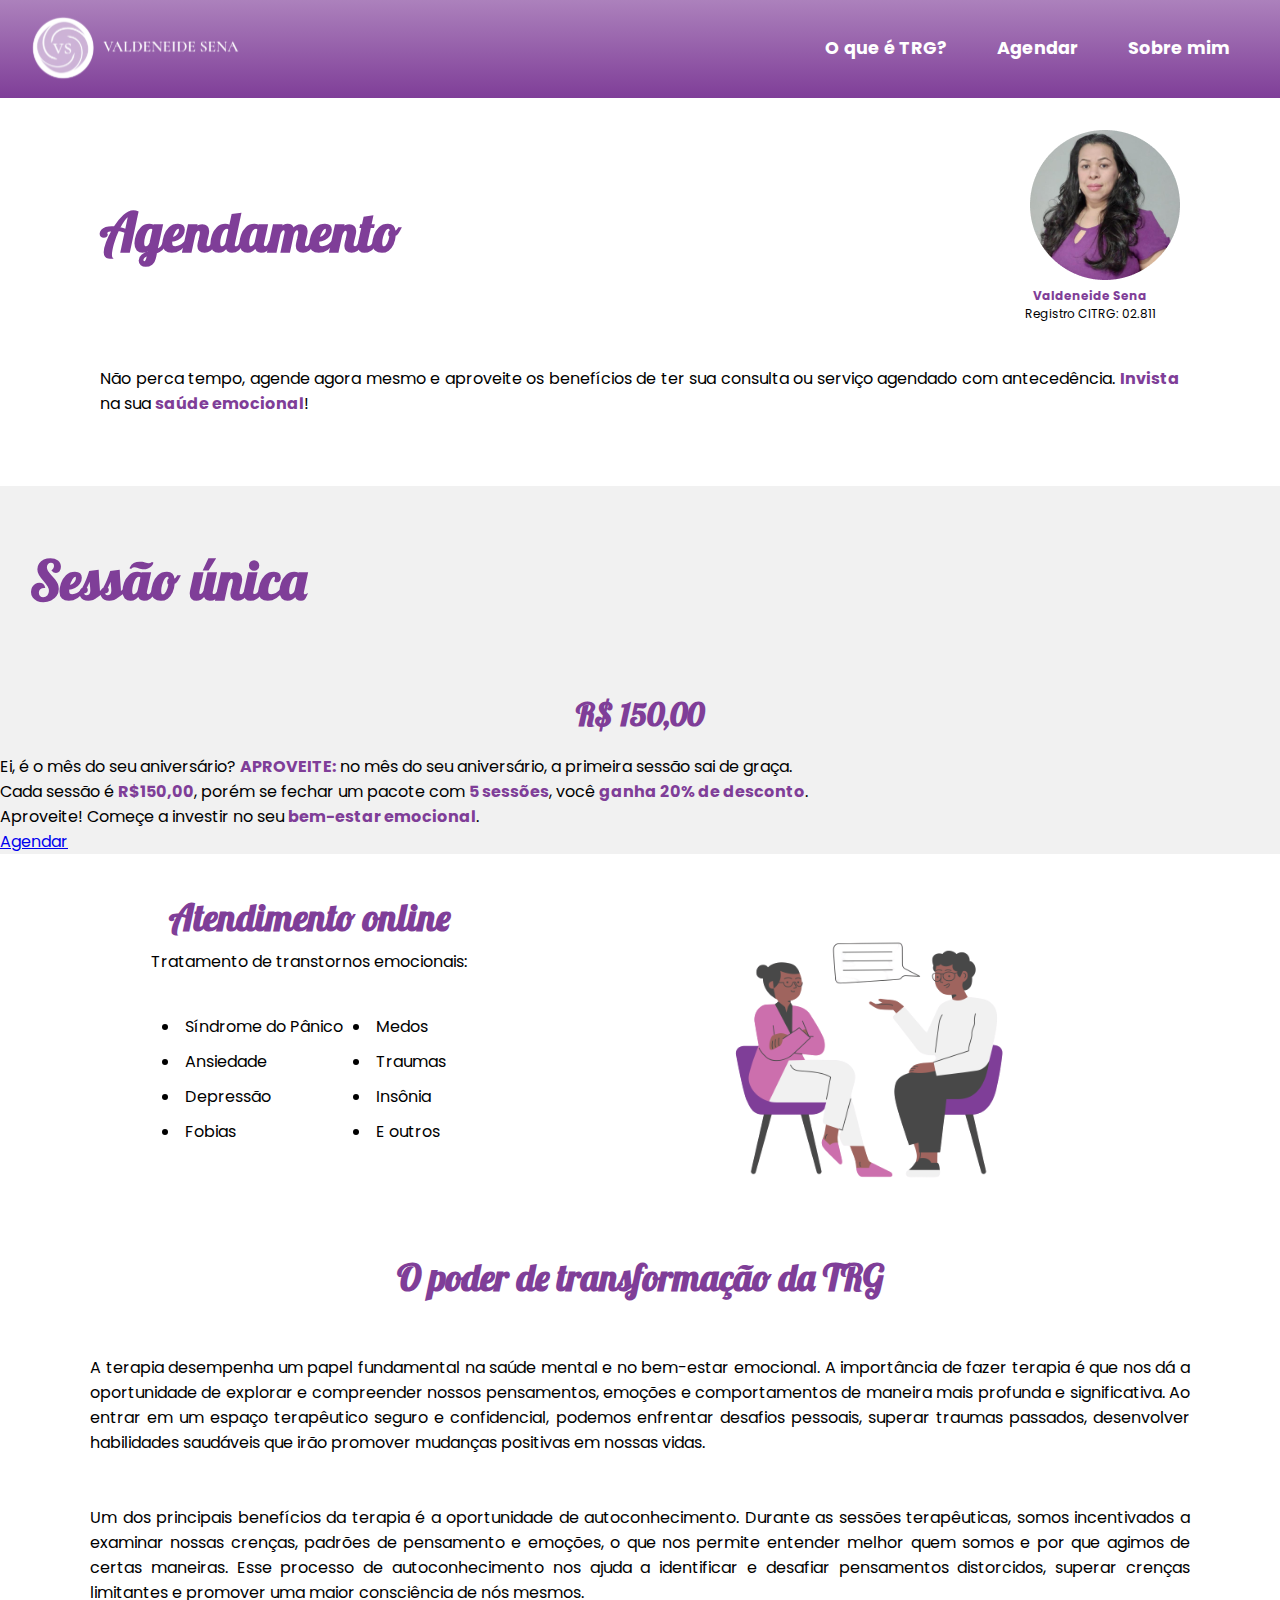
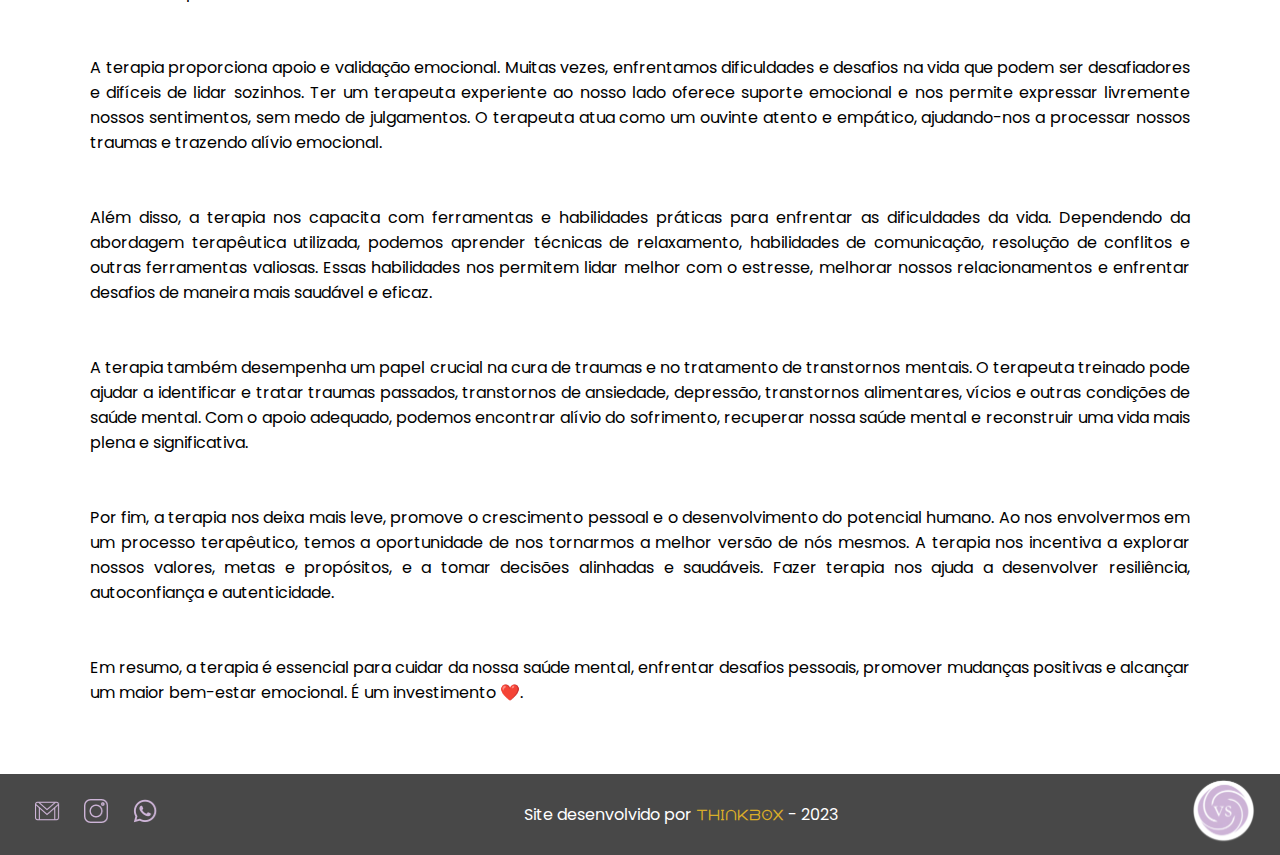
==== commit 1da53a92: "coracao" ====
--- a/estrutura/agendar.html
+++ b/estrutura/agendar.html
@@ -9,7 +9,6 @@
     <link rel="stylesheet" href="../estilo/agendar.css">
     <link rel="stylesheet" href="../estilo/cabecalho.css">
     <link rel="stylesheet" href="../estilo/rodape.css">
-    <link rel="stylesheet" href="../estilo/slider-agnd.css">
 </head>
 <body>
     <header class="header">
@@ -52,92 +51,15 @@
     </main>
 <!-- SEÇÃO DE  PACOTES DE SESSÕES -->
     <section class="agendar">
-        <div class="slider">
-            <div class="slides">
-
-                <input type="radio" name="radio-btn" id="radio1">
-                <input type="radio" name="radio-btn" id="radio2">
-                <input type="radio" name="radio-btn" id="radio3">
-
-                <div class="slide first">
-                    <div id="card-padrao">
-                        <h1>Padrão</h1>
-                        <h2><del>R$750.00</del><sup>-20%</sup></h2>
-                        <h2 class="preco">R$600.00</h2>
-                        <p>Descubra o caminho para o equilíbrio emocional com a nossa promoção imperdível! Agora, você pode garantir um pacote exclusivo de 5 sessões de terapia com um incrível desconto de 20%. Imagine a transformação que você pode alcançar ao investir em seu bem-estar mental e emocional. Não deixe passar essa oportunidade de cuidar de si mesmo, economizando ao mesmo tempo. Reserve agora e comece sua jornada para uma mente saudável com desconto e qualidade incomparáveis!</p>
-                        <a href="../estrutura/assinar.html" target="_blank" rel="external">
-                            <div id="btn-card-padrao">Agendar</div>
-                        </a>
-                    </div>
-                </div>
-
-                <div class="slide">
-                    <div id="card-especial">
-                        <h1>Especial</h1>
-                        <h2><del>R$750.00</del><sup>-30%</sup></h2>
-                        <h2 class="preco">R$525.00</h2>
-                        <p>Celebre o seu mês especial de aniversário com um presente que realmente importa: cuidado e bem-estar emocional. Nossa promoção exclusiva oferece um desconto imperdível de 30% em um pacote de 5 sessões de terapia personalizada. Imagine aproveitar um tempo dedicado a si mesmo, explorando suas metas e superando desafios. Essa é a sua oportunidade de investir em um futuro mais saudável e feliz. Reserve agora para garantir sua oferta única no mês do seu aniversário e comece um novo ano de vida com mente e coração renovados.</p>
-                        <a href="../estrutura/assinar.html" target="_blank" rel="external">
-                            <div id="btn-card-especial">Agendar</div>
-                        </a>
-                    </div>
-                </div>
-
-                <div class="slide">
-                    <div id="card-avulso">
-                        <h1>Avulso</h1>
-                        <h2 class="preco">R$150.00</h2>
-                        <p>Descubra o poder da transformação pessoal com a nossa oferta excepcional de sessões de terapia avulsas. Por apenas R$150.00, você terá acesso a uma experiência terapêutica que pode desbloquear o seu potencial máximo e promover um bem-estar duradouro. Prepare-se para uma jornada de autodescoberta e crescimento emocional. Não perca a oportunidade de investir em si mesmo e aproveitar os benefícios de uma sessão de terapia de alta qualidade. Reserve agora e dê o primeiro passo em direção a uma vida mais saudável e plena.</p>
-                        <a href="../estrutura/assinar.html" target="_blank" rel="external">
-                            <div id="btn-card-avulso">Agendar</div>
-                        </a>
-                    </div>
-                </div>
-
-                <div class="navigation-auto">
-                    <div class="auto-btn1"></div>
-                    <div class="auto-btn2"></div>
-                    <div class="auto-btn3"></div>
-                </div>
-            </div>
-
-            <div class="manual-navigation">
-                <label for="radio1" class="manual-btn"></label>
-                <label for="radio2" class="manual-btn"></label>
-                <label for="radio3" class="manual-btn"></label>
-            </div>
-
-        </div>
-    </section>
-
-    <section class="agendar-desktop">
-        <div class="box-cards">
-            <div id="card-padrao-desktop">
-                <h1>Padrão</h1>
-                <h2><del>R$750.00</del><sup>-20%</sup></h2>
-                <h2 class="preco-desktop">R$600.00</h2>
-                <p>Descubra o caminho para o equilíbrio emocional com a nossa promoção imperdível! Agora, você pode garantir um pacote exclusivo de 5 sessões de terapia com um incrível desconto de 20%. Imagine a transformação que você pode alcançar ao investir em seu bem-estar mental e emocional. Não deixe passar essa oportunidade de cuidar de si mesmo, economizando ao mesmo tempo. Reserve agora e comece sua jornada para uma mente saudável com desconto e qualidade incomparáveis!</p>
-                <a href="../estrutura/assinar.html" target="_blank" rel="external">
-                    <div id="btn-card-padrao-desktop">Agendar</div>
-                </a>
-            </div>
-            <div id="card-especial-desktop">
-                <h1>Especial</h1>
-                <h2><del>R$750.00</del><sup>-30%</sup></h2>
-                <h2 class="preco-desktop">R$525.00</h2>
-                <p>Celebre o seu mês especial de aniversário com um presente que realmente importa: cuidado e bem-estar emocional. Nossa promoção exclusiva oferece um desconto imperdível de 30% em um pacote de 5 sessões de terapia personalizada. Imagine aproveitar um tempo dedicado a si mesmo, explorando suas metas e superando desafios. Essa é a sua oportunidade de investir em um futuro mais saudável e feliz. Reserve agora para garantir sua oferta única no mês do seu aniversário e comece um novo ano de vida com mente e coração renovados.</p>
-                <a href="../estrutura/assinar.html" target="_blank" rel="external">
-                    <div id="btn-card-especial-desktop">Agendar</div>
-                </a>
-            </div>
-            <div id="card-avulso-desktop">
-                <h1>Avulso</h1>
-                <h2 class="preco-desktop">R$150.00</h2>
-                <p>Descubra o poder da transformação pessoal com a nossa oferta excepcional de sessões de terapia avulsas. Por apenas R$150.00, você terá acesso a uma experiência terapêutica que pode desbloquear o seu potencial máximo e promover um bem-estar duradouro. Prepare-se para uma jornada de autodescoberta e crescimento emocional. Não perca a oportunidade de investir em si mesmo e aproveitar os benefícios de uma sessão de terapia de alta qualidade. Reserve agora e dê o primeiro passo em direção a uma vida mais saudável e plena.</p>
-                <a href="../estrutura/assinar.html" target="_blank" rel="external">
-                    <div id="btn-card-avulso-desktop">Agendar</div>
-                </a>
-            </div>
+        <div>
+            <h1>Sessão única</h1>
+            <h2>R$ 150,00</h2>
+            <p>Ei, é o mês do seu aniversário? <strong>APROVEITE:</strong> no mês do seu aniversário, a primeira sessão sai de graça.</p>
+            <p>Cada sessão é <strong>R$150,00</strong>, porém se fechar um pacote com <strong>5 sessões</strong>, você <strong>ganha 20% de desconto</strong>.</p>
+            <p>Aproveite! Começe a investir no seu <strong>bem-estar emocional</strong>.</p>
+            <a href="assinar.html">
+                <div>Agendar</div>
+            </a>
         </div>
     </section>
 
@@ -184,7 +106,7 @@
                 Por fim, a terapia nos deixa mais leve, promove o crescimento pessoal e o desenvolvimento do potencial humano. Ao nos envolvermos em um processo terapêutico, temos a oportunidade de nos tornarmos a melhor versão de nós mesmos. A terapia nos incentiva a explorar nossos valores, metas e propósitos, e a tomar decisões alinhadas e saudáveis. Fazer terapia nos ajuda a desenvolver resiliência, autoconfiança e autenticidade.
             </p>
             <p>
-                Em resumo, a terapia é essencial para cuidar da nossa saúde mental, enfrentar desafios pessoais, promover mudanças positivas e alcançar um maior bem-estar emocional. É um investimento (coração).
+                Em resumo, a terapia é essencial para cuidar da nossa saúde mental, enfrentar desafios pessoais, promover mudanças positivas e alcançar um maior bem-estar emocional. É um investimento &#10084;&#65039;.
             </p>
         </div>
     </section>
@@ -203,6 +125,5 @@
             <a href="../index.html"><img src="../imagens/logo-trg-sem-nome.svg" alt="Logo TRG"></a>
         </div>
     </footer>
-    <script src="../dinamica/slider-agendar.js"></script>
 </body>
 </html>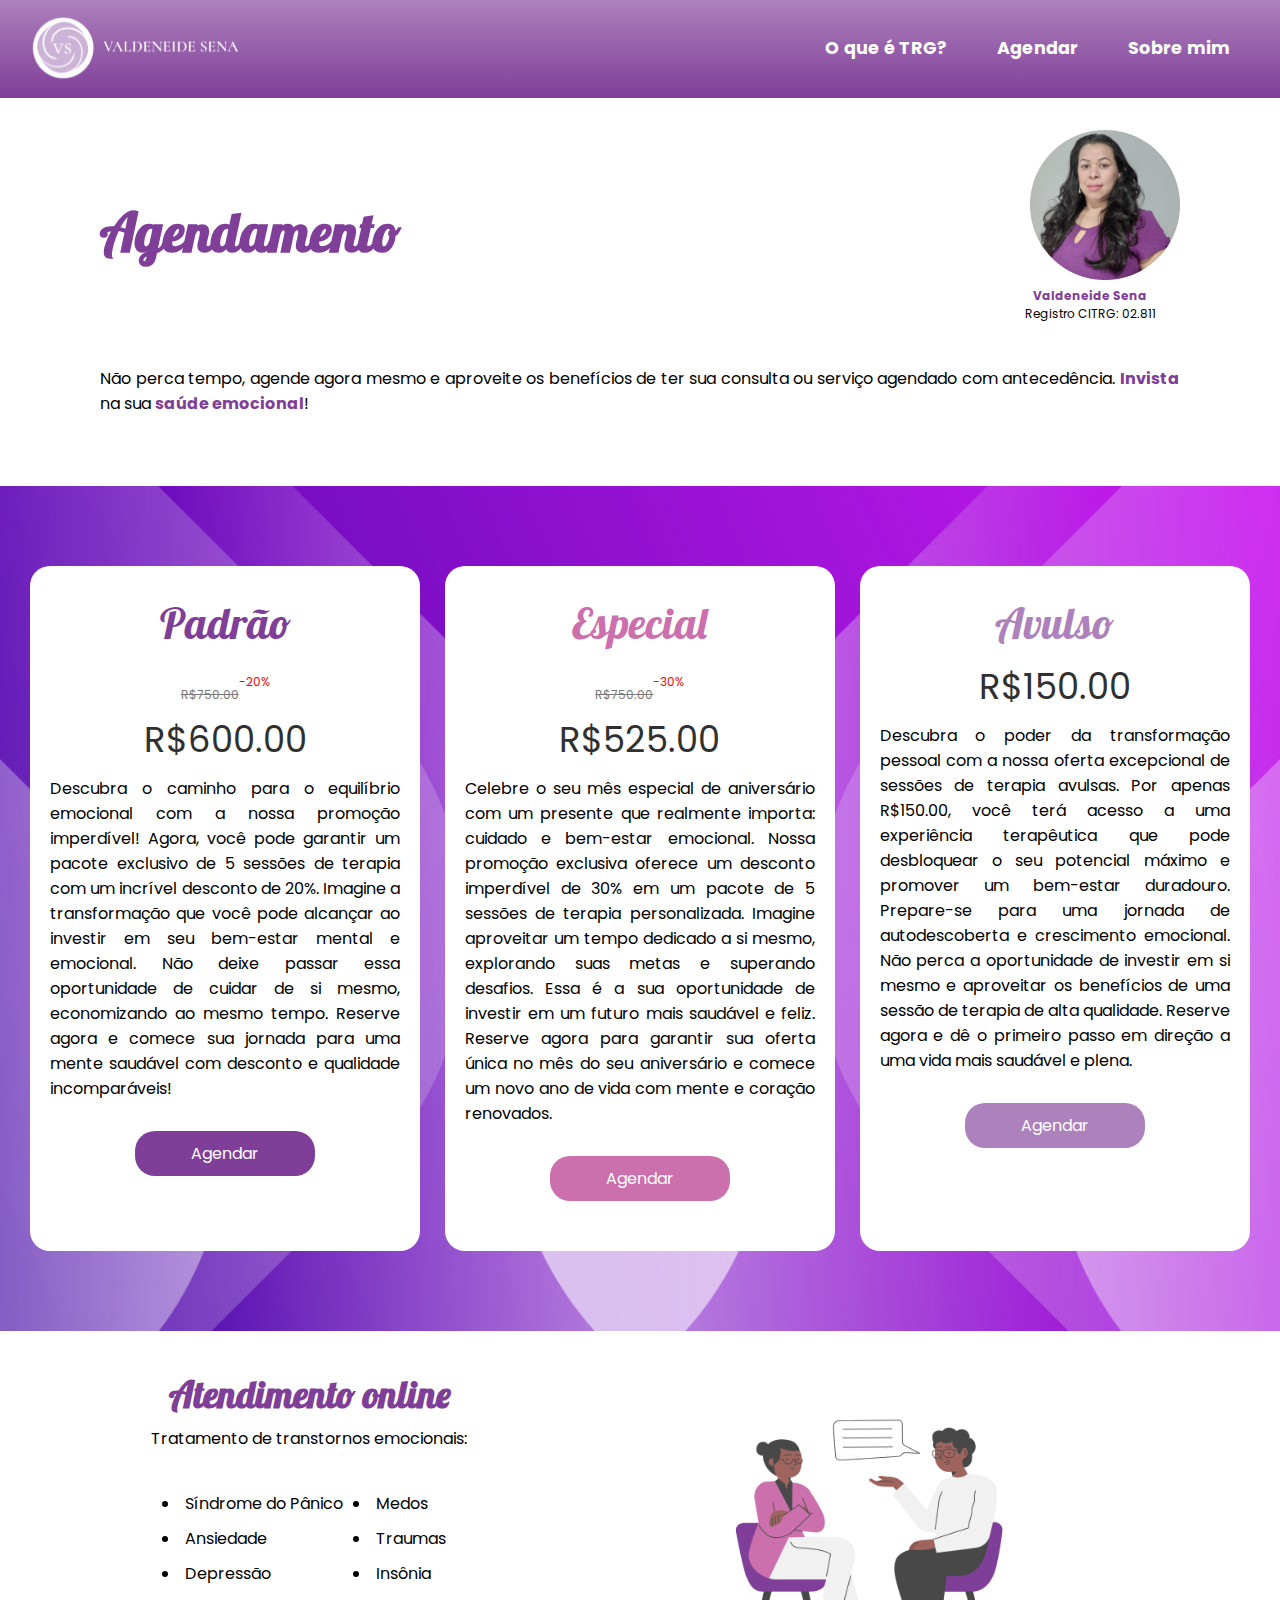
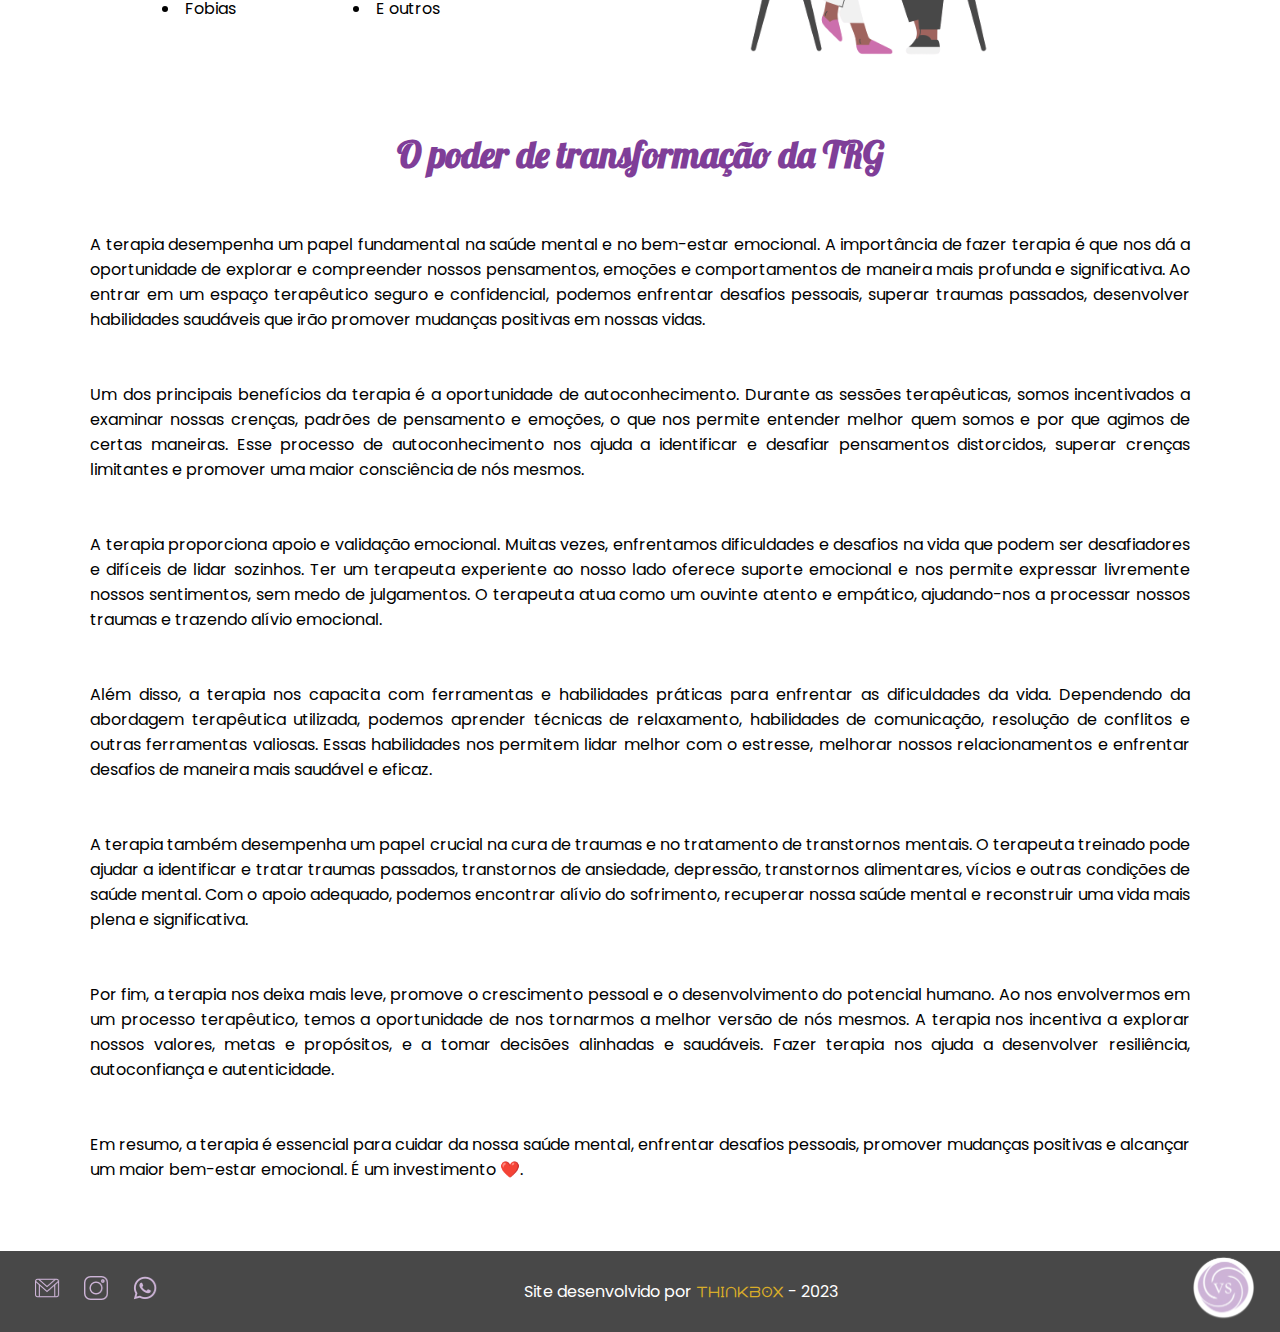
==== commit c86befad: "Merge branch 'main' of https://github.com/allthinkbox/trg-pi1" ====
--- a/estrutura/agendar.html
+++ b/estrutura/agendar.html
@@ -9,6 +9,7 @@
     <link rel="stylesheet" href="../estilo/agendar.css">
     <link rel="stylesheet" href="../estilo/cabecalho.css">
     <link rel="stylesheet" href="../estilo/rodape.css">
+    <link rel="stylesheet" href="../estilo/slider-agnd.css">
 </head>
 <body>
     <header class="header">
@@ -51,15 +52,92 @@
     </main>
 <!-- SEÇÃO DE  PACOTES DE SESSÕES -->
     <section class="agendar">
-        <div>
-            <h1>Sessão única</h1>
-            <h2>R$ 150,00</h2>
-            <p>Ei, é o mês do seu aniversário? <strong>APROVEITE:</strong> no mês do seu aniversário, a primeira sessão sai de graça.</p>
-            <p>Cada sessão é <strong>R$150,00</strong>, porém se fechar um pacote com <strong>5 sessões</strong>, você <strong>ganha 20% de desconto</strong>.</p>
-            <p>Aproveite! Começe a investir no seu <strong>bem-estar emocional</strong>.</p>
-            <a href="assinar.html">
-                <div>Agendar</div>
-            </a>
+        <div class="slider">
+            <div class="slides">
+
+                <input type="radio" name="radio-btn" id="radio1">
+                <input type="radio" name="radio-btn" id="radio2">
+                <input type="radio" name="radio-btn" id="radio3">
+
+                <div class="slide first">
+                    <div id="card-padrao">
+                        <h1>Padrão</h1>
+                        <h2><del>R$750.00</del><sup>-20%</sup></h2>
+                        <h2 class="preco">R$600.00</h2>
+                        <p>Descubra o caminho para o equilíbrio emocional com a nossa promoção imperdível! Agora, você pode garantir um pacote exclusivo de 5 sessões de terapia com um incrível desconto de 20%. Imagine a transformação que você pode alcançar ao investir em seu bem-estar mental e emocional. Não deixe passar essa oportunidade de cuidar de si mesmo, economizando ao mesmo tempo. Reserve agora e comece sua jornada para uma mente saudável com desconto e qualidade incomparáveis!</p>
+                        <a href="../estrutura/assinar.html" target="_blank" rel="external">
+                            <div id="btn-card-padrao">Agendar</div>
+                        </a>
+                    </div>
+                </div>
+
+                <div class="slide">
+                    <div id="card-especial">
+                        <h1>Especial</h1>
+                        <h2><del>R$750.00</del><sup>-30%</sup></h2>
+                        <h2 class="preco">R$525.00</h2>
+                        <p>Celebre o seu mês especial de aniversário com um presente que realmente importa: cuidado e bem-estar emocional. Nossa promoção exclusiva oferece um desconto imperdível de 30% em um pacote de 5 sessões de terapia personalizada. Imagine aproveitar um tempo dedicado a si mesmo, explorando suas metas e superando desafios. Essa é a sua oportunidade de investir em um futuro mais saudável e feliz. Reserve agora para garantir sua oferta única no mês do seu aniversário e comece um novo ano de vida com mente e coração renovados.</p>
+                        <a href="../estrutura/assinar.html" target="_blank" rel="external">
+                            <div id="btn-card-especial">Agendar</div>
+                        </a>
+                    </div>
+                </div>
+
+                <div class="slide">
+                    <div id="card-avulso">
+                        <h1>Avulso</h1>
+                        <h2 class="preco">R$150.00</h2>
+                        <p>Descubra o poder da transformação pessoal com a nossa oferta excepcional de sessões de terapia avulsas. Por apenas R$150.00, você terá acesso a uma experiência terapêutica que pode desbloquear o seu potencial máximo e promover um bem-estar duradouro. Prepare-se para uma jornada de autodescoberta e crescimento emocional. Não perca a oportunidade de investir em si mesmo e aproveitar os benefícios de uma sessão de terapia de alta qualidade. Reserve agora e dê o primeiro passo em direção a uma vida mais saudável e plena.</p>
+                        <a href="../estrutura/assinar.html" target="_blank" rel="external">
+                            <div id="btn-card-avulso">Agendar</div>
+                        </a>
+                    </div>
+                </div>
+
+                <div class="navigation-auto">
+                    <div class="auto-btn1"></div>
+                    <div class="auto-btn2"></div>
+                    <div class="auto-btn3"></div>
+                </div>
+            </div>
+
+            <div class="manual-navigation">
+                <label for="radio1" class="manual-btn"></label>
+                <label for="radio2" class="manual-btn"></label>
+                <label for="radio3" class="manual-btn"></label>
+            </div>
+
+        </div>
+    </section>
+
+    <section class="agendar-desktop">
+        <div class="box-cards">
+            <div id="card-padrao-desktop">
+                <h1>Padrão</h1>
+                <h2><del>R$750.00</del><sup>-20%</sup></h2>
+                <h2 class="preco-desktop">R$600.00</h2>
+                <p>Descubra o caminho para o equilíbrio emocional com a nossa promoção imperdível! Agora, você pode garantir um pacote exclusivo de 5 sessões de terapia com um incrível desconto de 20%. Imagine a transformação que você pode alcançar ao investir em seu bem-estar mental e emocional. Não deixe passar essa oportunidade de cuidar de si mesmo, economizando ao mesmo tempo. Reserve agora e comece sua jornada para uma mente saudável com desconto e qualidade incomparáveis!</p>
+                <a href="../estrutura/assinar.html" target="_blank" rel="external">
+                    <div id="btn-card-padrao-desktop">Agendar</div>
+                </a>
+            </div>
+            <div id="card-especial-desktop">
+                <h1>Especial</h1>
+                <h2><del>R$750.00</del><sup>-30%</sup></h2>
+                <h2 class="preco-desktop">R$525.00</h2>
+                <p>Celebre o seu mês especial de aniversário com um presente que realmente importa: cuidado e bem-estar emocional. Nossa promoção exclusiva oferece um desconto imperdível de 30% em um pacote de 5 sessões de terapia personalizada. Imagine aproveitar um tempo dedicado a si mesmo, explorando suas metas e superando desafios. Essa é a sua oportunidade de investir em um futuro mais saudável e feliz. Reserve agora para garantir sua oferta única no mês do seu aniversário e comece um novo ano de vida com mente e coração renovados.</p>
+                <a href="../estrutura/assinar.html" target="_blank" rel="external">
+                    <div id="btn-card-especial-desktop">Agendar</div>
+                </a>
+            </div>
+            <div id="card-avulso-desktop">
+                <h1>Avulso</h1>
+                <h2 class="preco-desktop">R$150.00</h2>
+                <p>Descubra o poder da transformação pessoal com a nossa oferta excepcional de sessões de terapia avulsas. Por apenas R$150.00, você terá acesso a uma experiência terapêutica que pode desbloquear o seu potencial máximo e promover um bem-estar duradouro. Prepare-se para uma jornada de autodescoberta e crescimento emocional. Não perca a oportunidade de investir em si mesmo e aproveitar os benefícios de uma sessão de terapia de alta qualidade. Reserve agora e dê o primeiro passo em direção a uma vida mais saudável e plena.</p>
+                <a href="../estrutura/assinar.html" target="_blank" rel="external">
+                    <div id="btn-card-avulso-desktop">Agendar</div>
+                </a>
+            </div>
         </div>
     </section>
 
@@ -125,5 +203,6 @@
             <a href="../index.html"><img src="../imagens/logo-trg-sem-nome.svg" alt="Logo TRG"></a>
         </div>
     </footer>
+    <script src="../dinamica/slider-agendar.js"></script>
 </body>
 </html>--- a/estilo/slider-agnd.css
+++ b/estilo/slider-agnd.css
@@ -0,0 +1,429 @@
+@charset "UTF-8";
+
+@import url('https://fonts.googleapis.com/css2?family=Lobster&family=Poppins:wght@300;400;700&family=Roboto:wght@300;400;700&display=swap');
+
+:root{
+    /* variáveis das fontes utilizadas no projeto: 
+        font-padrao -> para textos em geral; 
+        font-destaque -> para títulos de primeiro nível (h1); 
+        font-especial -> para botões e links; 
+        font-thinkbox -> para representar o projeto. */
+    --font-padrao: 'Roboto', sans-serif;
+    --font-destaque: 'Lobster', cursive;
+    --font-especial: 'Poppins', sans-serif;
+    --font-thinkbox: 'Dune Rise', sans-serif;
+
+    /* variáveis para representar as cores do projeto
+    com base na paleta de cores, que está no figma: os números são em ordem crescente das cores da esquerda para a direita, de cima para baixo, conforme a imagem da paleta de cores que está no figma. */
+    --cor01: #7F3E98;
+    --cor02: #AC81BC;
+    --cor03: #CDB4D7;
+    --cor04: #F1F1F1;
+    --cor05: #CC6FAD;
+}
+
+@font-face {
+    font-family: 'Dune Rise';
+    src: url(../fontes/Dune_Rise.otf) format('opentype');
+    font-weight: normal;
+}
+
+@media (min-width:320px) {
+
+    .agendar{
+        display: block;
+    }
+
+    .agendar-desktop{
+        display: none;
+    }
+
+    .slider{
+        margin: 0 auto 70px auto;
+        width: 100%;
+        height: 780px;
+        overflow: hidden;
+        background-color: #f1f1f1;
+        padding: 30px 0;
+    }
+
+    .slides{
+        width: 400%;
+        height: 286px;
+        display: flex;
+    }
+
+    .slides input{
+        display: none;
+    }
+
+    .slide{
+        width: 25%;
+        position: relative;
+        transition: 2s;
+    }
+
+    .slide img{
+        display: block;
+        margin: 10px auto;
+    }
+
+    .manual-navigation{
+        position: absolute;
+        width: 100%;
+        margin-top: 436px;
+        display: flex;
+        justify-content: center;
+    }
+
+    .manual-btn{
+        border: 2px solid purple;
+        padding: 5px;
+        border-radius: 10px;
+        cursor: pointer;
+        transition: 1s;
+    }
+
+    .manual-btn:not(:last-child){
+        margin-right: 40px;
+    }
+
+    .manual-btn:hover{
+        background-color: purple;
+    }
+
+    #radio1:checked ~ .first{
+        margin-left: 0;
+    }
+
+    #radio2:checked ~ .first{
+        margin-left: -25%;
+    }
+
+    #radio3:checked ~ .first{
+        margin-left: -50%;
+    }
+
+    .navigation-auto div{
+        border: 2px solid var(--cor04);
+        padding: 5px;
+        border-radius: 10px;
+        cursor: pointer;
+        transition: 1s;
+    }
+
+    .navigation-auto{
+        position: absolute;
+        width: 100%;
+        margin-top: 722px;
+        display: flex;
+        justify-content: center;
+    }
+
+    .navigation-auto div:not(:last-child){
+        margin-right: 40px;
+    }
+
+    #radio1:checked ~ .navigation-auto .auto-btn1{
+        background-color: purple;
+    }
+
+    #radio2:checked ~ .navigation-auto .auto-btn2{
+        background-color: purple;
+    }
+
+    #radio3:checked ~ .navigation-auto .auto-btn3{
+        background-color: purple;
+    }
+
+    #card-padrao h1{
+        font-family: var(--font-especial);
+        text-align: center;
+        margin: 15px auto 5px auto;
+    }
+
+    .slides h2{
+        padding: 0;
+        font-family: var(--font-especial);
+    }
+
+    .slides a{
+        text-decoration: none;
+    }
+
+    .slides p{
+         font-family: var(--font-padrao);
+         text-align: justify;
+         margin: 15px auto 5px auto;
+    }
+
+    #card-padrao{
+        border: 1px solid purple;
+        border-radius: 20px;
+        margin: 50px auto 0px auto;
+        width: 80%;
+        padding: 10px;
+    }
+
+    #btn-card-padrao{
+        text-align: center;
+        background-color: var(--cor01);
+        margin: 20px auto;
+        width: 80%;
+        border-radius: 20px;
+        padding: 5px;
+        color: white;
+    }
+
+    #card-especial{
+        border: 1px solid purple;
+        border-radius: 20px;
+        margin: 50px auto 0px auto;
+        width: 80%;
+        padding: 10px;
+    }
+
+    #card-especial h1{
+        font-family: var(--font-especial);
+        text-align: center;
+        color: #CC6FAD;
+    }
+
+    #btn-card-especial{
+        text-align: center;
+        background-color: var(--cor05);
+        margin: 20px auto;
+        width: 80%;
+        border-radius: 20px;
+        padding: 5px;
+        color: white;
+    }
+
+    #card-avulso{
+        border: 1px solid var(--cor02);
+        border-radius: 20px;
+        margin: 50px auto 0px auto;
+        width: 80%;
+        padding: 10px;
+    }
+
+    #card-avulso h1{
+        font-family: var(--font-especial);
+        text-align: center;
+        color: var(--cor02);
+    }
+
+    #btn-card-avulso{
+        text-align: center;
+        background-color: var(--cor02);
+        margin: 20px auto;
+        width: 80%;
+        border-radius: 20px;
+        padding: 5px;
+        color: white;
+    }
+
+    del{
+        color: #7a7a7a;
+        font-weight: normal;
+        font-size: 12px;
+    }
+
+    sup{
+        color: red;
+        font-weight: normal;
+        font-size: 12px;
+    }
+
+    .preco{
+        color: #303030;
+        font-weight: normal;
+    }
+}
+
+@media (min-width: 480px) {
+    #card-padrao{
+        width: 70%;
+        padding: 20px;
+    }
+
+    #btn-card-padrao{
+        width: 70%;
+    }
+
+    #card-especial{
+        width: 70%;
+        padding: 20px;
+    }
+
+    #btn-card-especial{
+        width: 70%;
+    }
+
+    #card-avulso{
+        width: 70%;
+        padding: 20px;
+    }
+
+    #btn-card-avulso{
+        width: 70%;
+    }
+}
+
+@media (min-width: 600px) {
+    #card-padrao{
+        width: 60%;
+        padding: 30px;
+    }
+
+    #btn-card-padrao{
+        width: 60%;
+    }
+
+    #card-especial{
+        width: 60%;
+        padding: 30px;
+    }
+
+    #btn-card-especial{
+        width: 60%;
+    }
+
+    #card-avulso{
+        width: 60%;
+        padding: 30px;
+    }
+
+    #btn-card-avulso{
+        width: 60%;
+    }
+
+    .slides p{
+        margin: 25px auto 10px auto;
+
+        line-height: 25px;
+        font-size: 17px;
+   }
+
+   .slider{
+        height: 900px;
+   }
+
+   .manual-navigation{
+        margin-top: 585px;
+   }
+
+   .navigation-auto{
+        margin-top: 871px;
+   }
+}
+
+@media (min-width: 1025px) {
+    .agendar{
+        display: none;
+    }
+
+    .agendar-desktop{
+        display: block;
+        background-image: url(../imagens/img-back-agendar.png);
+        background-repeat: no-repeat;
+        background-position: center center;
+        background-size: cover;
+        padding: 80px 30px 80px 30px;
+    }
+
+    .agendar-desktop h1{
+        margin: 10px auto;
+        text-align: center;
+        font-weight: normal;
+        font-size: 2.7em;
+    }
+
+    .agendar-desktop h2{
+        padding: 0;
+        color: #303030;
+        font-weight: normal;
+        font-family: var(--font-especial);
+        font-size: 2.2em;
+    }
+
+    .agendar-desktop p{
+        margin: 10px auto 15px auto;
+    }
+
+    .agendar-desktop a{
+        text-decoration: none;
+    }
+
+    .box-cards{
+        display: flex;
+        flex-direction: row;
+        justify-content: space-between;
+    }
+
+    #card-padrao-desktop{
+        background-color: white;
+        width: 32%;
+        padding: 20px;
+        border-radius: 20px;
+        box-shadow: #303030af;
+    }
+
+    #btn-card-padrao-desktop{
+        background-color: var(--cor01);
+        border-radius: 20px;
+        padding: 10px;
+        text-align: center;
+        color: white;
+        width: 180px;
+        margin: 30px auto;
+    }
+
+    #card-especial-desktop{
+        background-color: white;
+        width: 32%;
+        padding: 20px;
+        border-radius: 20px;
+        box-shadow: #303030af;
+    }
+
+    #card-especial-desktop h1{
+        color: var(--cor05);
+    }
+
+    #btn-card-especial-desktop{
+        background-color: var(--cor05);
+        border-radius: 20px;
+        padding: 10px;
+        text-align: center;
+        color: white;
+        width: 180px;
+        margin: 30px auto;
+    }
+
+    #card-avulso-desktop{
+        background-color: white;
+        width: 32%;
+        padding: 20px;
+        border-radius: 20px;
+        box-shadow: #303030af;
+    }
+
+    #card-avulso-desktop h1{
+        color: var(--cor02);
+    }
+
+    #btn-card-avulso-desktop{
+        background-color: var(--cor02);
+        border-radius: 20px;
+        padding: 10px;
+        text-align: center;
+        color: white;
+        width: 180px;
+        margin: 30px auto;
+    }
+}
+
+@media (min-width: 1251px) {
+    
+}